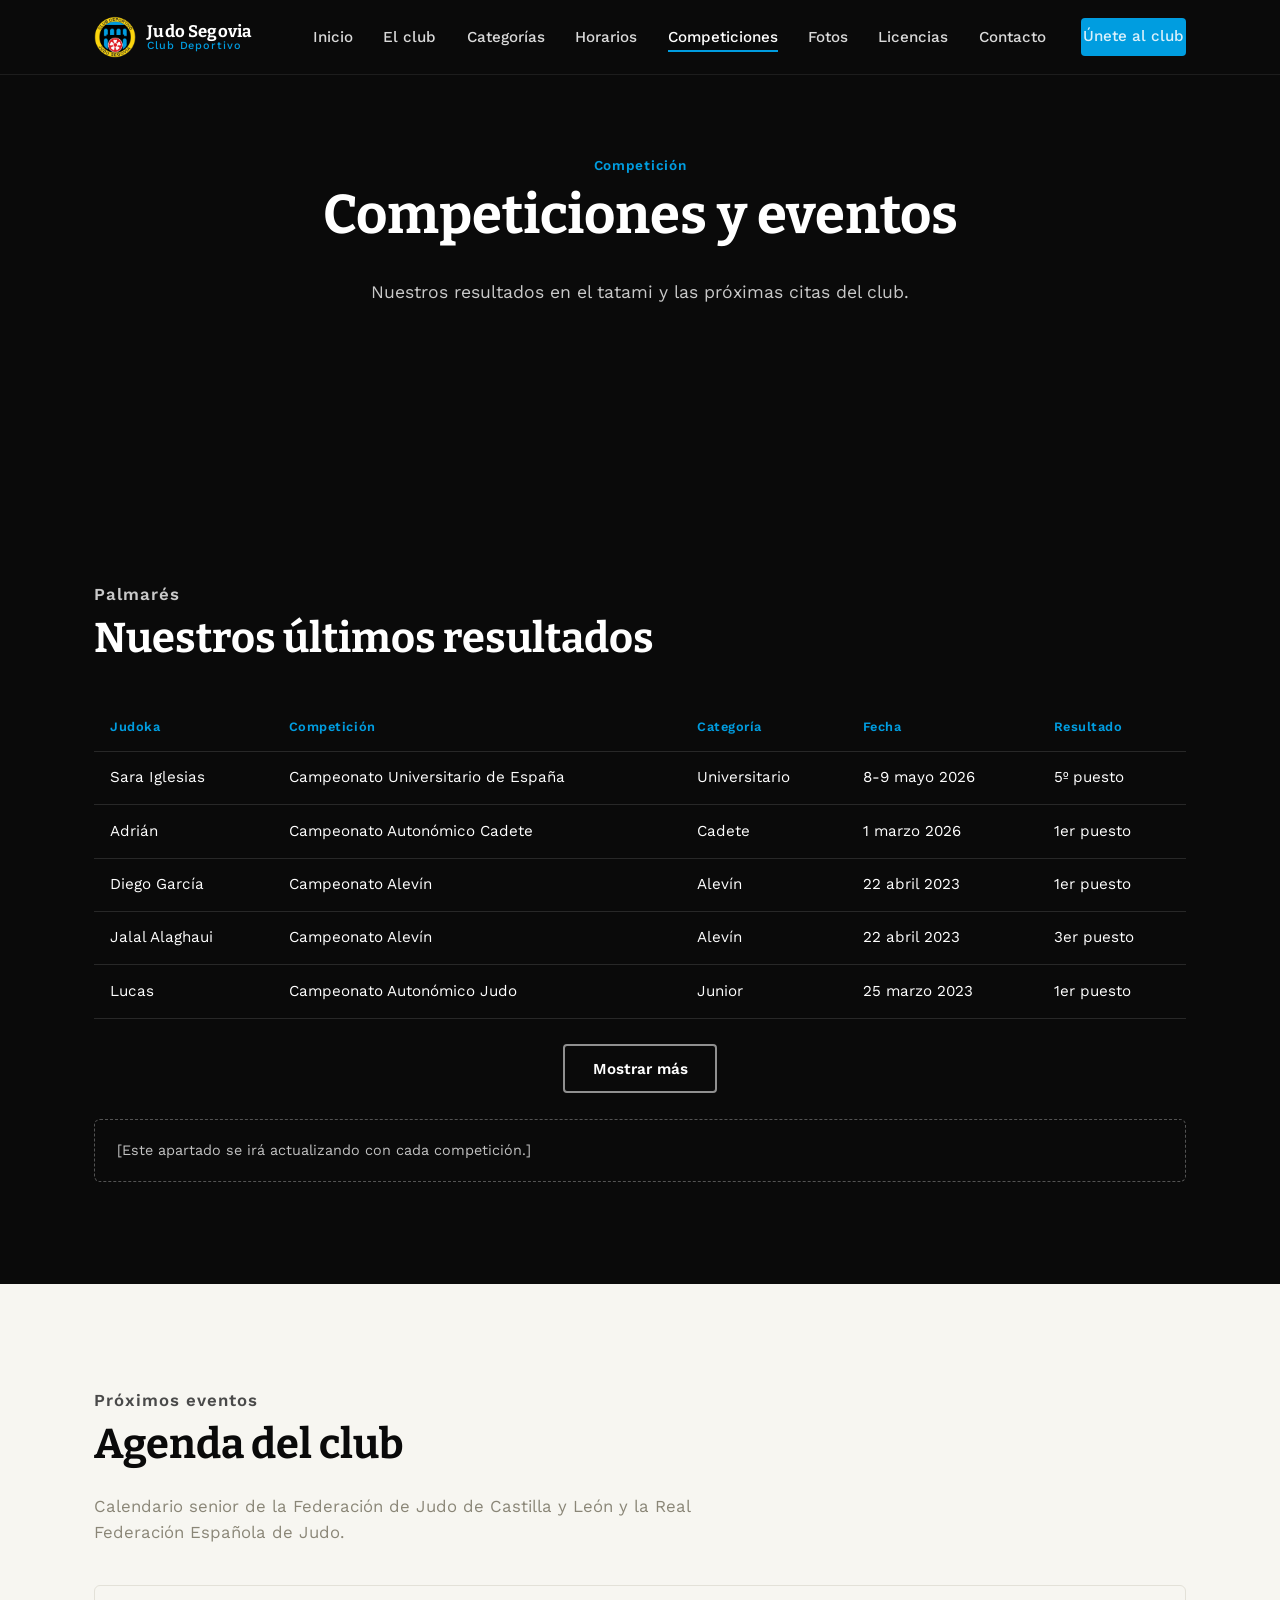
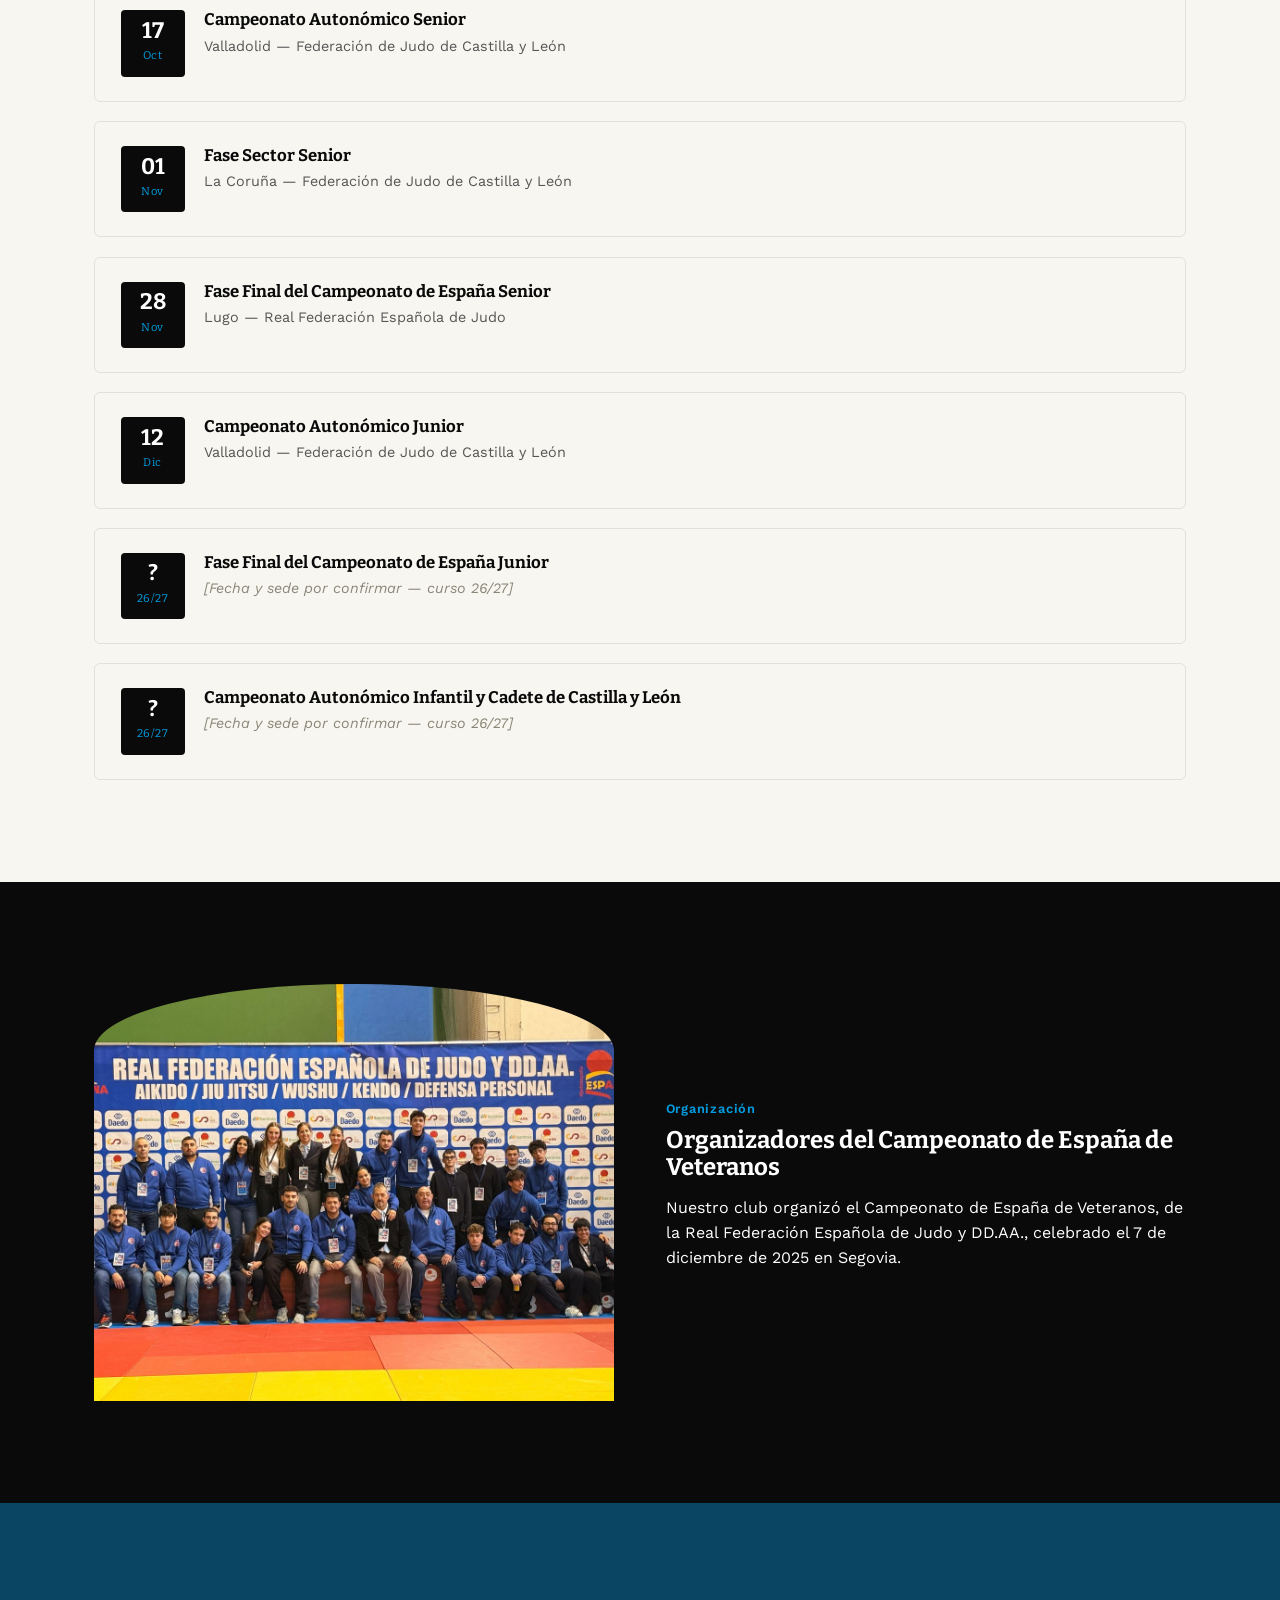
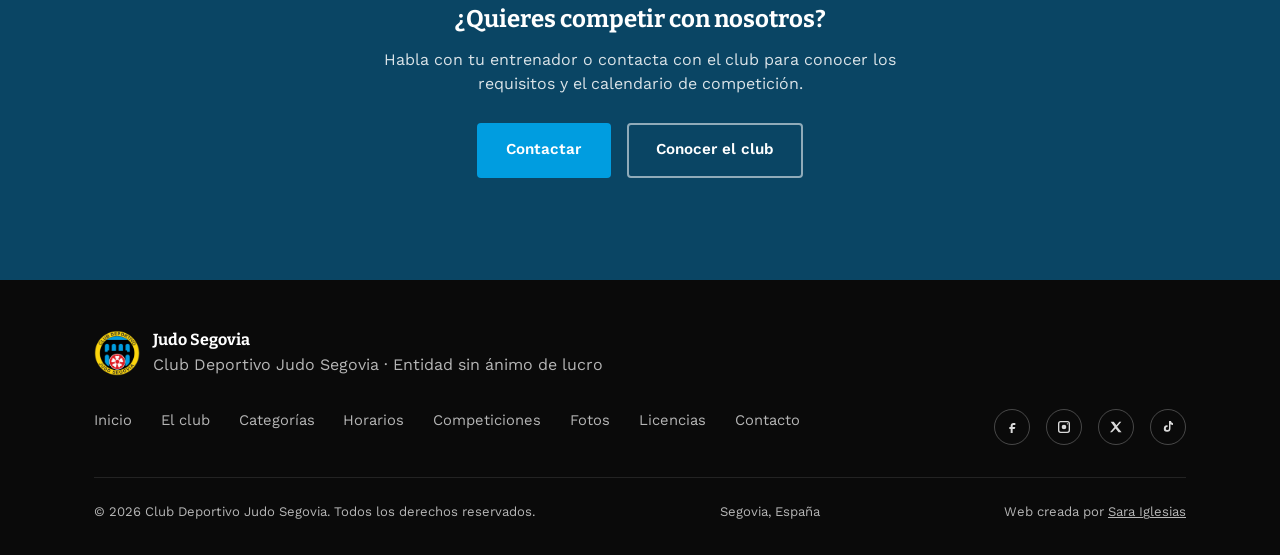
==== competiciones.html @ 237336fc "Primer commit: subida inicial del proyecto" ====
<!doctype html>
<html lang="es">
<head>
<meta charset="UTF-8">
<meta name="viewport" content="width=device-width, initial-scale=1">
<title>Competiciones y eventos | Judo Segovia</title>
<meta name="description" content="Resultados, palmarés y próximos eventos del Club Deportivo Judo Segovia.">
<link rel="icon" type="image/png" href="img/escudo.png">
<link rel="stylesheet" href="css/styles.css">
</head>
<body>

<header class="site-header">
  <div class="container">
    <a href="index.html" class="brand">
      <img src="img/escudo.png" alt="Escudo Club Deportivo Judo Segovia">
      <span class="brand-name">Judo Segovia<small>Club Deportivo</small></span>
    </a>
    <nav class="main-nav" id="main-nav">
      <ul>
        <li><a href="index.html">Inicio</a></li>
        <li><a href="historia.html">El club</a></li>
        <li><a href="index.html#categorias">Categorías</a></li>
        <li><a href="horarios.html">Horarios</a></li>
        <li><a href="competiciones.html" class="is-active">Competiciones</a></li>
        <li><a href="fotos.html">Fotos</a></li>
        <li><a href="licencias.html">Licencias</a></li>
        <li><a href="index.html#contacto">Contacto</a></li>
      </ul>
      <div class="cta-row">
        <a href="index.html#contacto" class="btn btn-primary">Únete al club</a>
      </div>
    </nav>
    <button class="nav-toggle" aria-expanded="false" aria-controls="main-nav" aria-label="Abrir menú">
      <span></span><span></span><span></span>
    </button>
  </div>
</header>

<section class="page-hero">
  <div class="container">
    <p class="eyebrow">Competición</p>
    <h1>Competiciones y eventos</h1>
    <p>Nuestros resultados en el tatami y las próximas citas del club.</p>
  </div>
</section>

<div class="bg-ink" style="padding: 2rem 0;">
  <div class="arch-row arch-row--divider is-built">
    <span class="arch"></span><span class="arch"></span><span class="arch"></span><span class="arch"></span>
    <span class="arch"></span><span class="arch"></span><span class="arch"></span><span class="arch"></span>
    <span class="arch"></span><span class="arch"></span>
  </div>
</div>

<section class="bg-ink">
  <div class="container">
    <div class="section-head">
      <p class="section-label">Palmarés</p>
      <h2>Nuestros últimos resultados</h2>
    </div>
    <div style="overflow-x:auto;">
      <table class="results-table">
        <thead>
          <tr>
            <th>Judoka</th>
            <th>Competición</th>
            <th>Categoría</th>
            <th>Fecha</th>
            <th>Resultado</th>
          </tr>
        </thead>
        <tbody>
          <tr>
            <td>Sara Iglesias</td>
            <td>Campeonato Universitario de España</td>
            <td>Universitario</td>
            <td>8-9 mayo 2026</td>
            <td>5º puesto</td>
          </tr>
          <tr>
            <td>Adrián</td>
            <td>Campeonato Autonómico Cadete</td>
            <td>Cadete</td>
            <td>1 marzo 2026</td>
            <td>1er puesto</td>
          </tr>
          <tr>
            <td>Diego García</td>
            <td>Campeonato Alevín</td>
            <td>Alevín</td>
            <td>22 abril 2023</td>
            <td>1er puesto</td>
          </tr>
          <tr>
            <td>Jalal Alaghaui</td>
            <td>Campeonato Alevín</td>
            <td>Alevín</td>
            <td>22 abril 2023</td>
            <td>3er puesto</td>
          </tr>
          <tr>
            <td>Lucas</td>
            <td>Campeonato Autonómico Judo</td>
            <td>Junior</td>
            <td>25 marzo 2023</td>
            <td>1er puesto</td>
          </tr>
          <tr class="extra-row row-hidden">
            <td>Mara Calle</td>
            <td>Campeonato Autonómico Judo</td>
            <td>Junior</td>
            <td>25 marzo 2023</td>
            <td>2º puesto</td>
          </tr>
          <tr class="extra-row row-hidden">
            <td>Candela García</td>
            <td>Campeonato Autonómico Judo</td>
            <td>Junior</td>
            <td>25 marzo 2023</td>
            <td>3er puesto</td>
          </tr>
          <tr class="extra-row row-hidden">
            <td>Sara Iglesias</td>
            <td>Campeonato de España</td>
            <td>Senior</td>
            <td>9 abril 2022</td>
            <td>8º puesto</td>
          </tr>
          <tr class="extra-row row-hidden">
            <td>Mara Calle</td>
            <td>Campeonato Autonómico Judo</td>
            <td>Alevín</td>
            <td>19 marzo 2022</td>
            <td>2º puesto</td>
          </tr>
          <tr class="extra-row row-hidden">
            <td>Sergio</td>
            <td>Campeonato Autonómico Judo</td>
            <td>Alevín</td>
            <td>19 marzo 2022</td>
            <td>3er puesto</td>
          </tr>
          <tr class="extra-row row-hidden">
            <td>Bruno</td>
            <td>Campeonato Autonómico Judo</td>
            <td>Alevín</td>
            <td>19 marzo 2022</td>
            <td>3er puesto</td>
          </tr>
          <tr class="extra-row row-hidden">
            <td>Sonia</td>
            <td>Campeonato Autonómico Judo</td>
            <td>Alevín</td>
            <td>19 marzo 2022</td>
            <td>3er puesto</td>
          </tr>
          <tr class="extra-row row-hidden">
            <td>Emma</td>
            <td>Campeonato Autonómico Judo</td>
            <td>Alevín</td>
            <td>19 marzo 2022</td>
            <td>3er puesto</td>
          </tr>
          <tr class="extra-row row-hidden">
            <td>Edurne García</td>
            <td>Campeonato Autonómico</td>
            <td>Alevín</td>
            <td>24 abril 2022</td>
            <td>1er puesto</td>
          </tr>
          <tr class="extra-row row-hidden">
            <td>Leire Rodríguez</td>
            <td>Campeonato Autonómico</td>
            <td>Alevín</td>
            <td>24 abril 2022</td>
            <td>3er puesto</td>
          </tr>
          <tr class="extra-row row-hidden">
            <td>África García</td>
            <td>Campeonato Autonómico</td>
            <td>Alevín</td>
            <td>24 abril 2022</td>
            <td>3er puesto</td>
          </tr>
          <tr class="extra-row row-hidden">
            <td>Asier García</td>
            <td>Campeonato Autonómico</td>
            <td>Alevín</td>
            <td>24 abril 2022</td>
            <td>3er puesto</td>
          </tr>
          <tr class="extra-row row-hidden">
            <td>Sara Iglesias</td>
            <td>Campeonato España de Judo Universitario</td>
            <td>Universitario</td>
            <td>15 mayo 2022</td>
            <td>5º puesto</td>
          </tr>
          <tr class="extra-row row-hidden">
            <td>Mara Calle</td>
            <td>Campeonato Autonómico Infantil y Cadete</td>
            <td>Infantil y Cadete</td>
            <td>8 mayo 2021</td>
            <td>1er puesto</td>
          </tr>
          <tr class="extra-row row-hidden">
            <td>Carla Merenciano</td>
            <td>Campeonato Autonómico Infantil y Cadete</td>
            <td>Infantil y Cadete</td>
            <td>8 mayo 2021</td>
            <td>3er puesto</td>
          </tr>
          <tr class="extra-row row-hidden">
            <td>Sara Iglesias</td>
            <td>Campeonato Autonómico Judo</td>
            <td>Junior</td>
            <td>7 marzo 2020</td>
            <td>2º puesto</td>
          </tr>
          <tr class="extra-row row-hidden">
            <td>Tomás</td>
            <td>Campeonato Autonómico Judo</td>
            <td>Junior</td>
            <td>7 marzo 2020</td>
            <td>3er puesto</td>
          </tr>
          <tr class="extra-row row-hidden">
            <td>Sara Iglesias</td>
            <td>Campeonato Autonómico Judo</td>
            <td>Cadete</td>
            <td>31 marzo 2019</td>
            <td>1er puesto</td>
          </tr>
          <tr class="extra-row row-hidden">
            <td>César Pérez</td>
            <td>Campeonato Autonómico Judo</td>
            <td>Cadete</td>
            <td>31 marzo 2019</td>
            <td>2º puesto</td>
          </tr>
          <tr class="extra-row row-hidden">
            <td>Sara Iglesias</td>
            <td>Campeonato Autonómico Judo</td>
            <td>Infantil</td>
            <td>23 marzo 2017</td>
            <td>1er puesto</td>
          </tr>
        </tbody>
      </table>
    </div>
    <div style="text-align:center; margin-top:1.6rem;">
      <button type="button" class="btn btn-outline" id="results-toggle" aria-expanded="false">Mostrar más</button>
    </div>
    <div class="callout" style="margin-top:1.6rem;">
      [Este apartado se irá actualizando con cada competición.]
    </div>
  </div>
</section>

<section class="bg-paper">
  <div class="container">
    <div class="section-head">
      <p class="section-label">Próximos eventos</p>
      <h2>Agenda del club</h2>
      <p style="color:#8a8677;">Calendario senior de la Federación de Judo de Castilla y León y la Real Federación Española de Judo.</p>
    </div>
    <div class="event-list">
      <div class="event-card">
        <div class="event-date"><span class="day">17</span><span class="month">Oct</span></div>
        <div>
          <h3>Campeonato Autonómico Senior</h3>
          <p>Valladolid — Federación de Judo de Castilla y León</p>
        </div>
      </div>
      <div class="event-card">
        <div class="event-date"><span class="day">01</span><span class="month">Nov</span></div>
        <div>
          <h3>Fase Sector Senior</h3>
          <p>La Coruña — Federación de Judo de Castilla y León</p>
        </div>
      </div>
      <div class="event-card">
        <div class="event-date"><span class="day">28</span><span class="month">Nov</span></div>
        <div>
          <h3>Fase Final del Campeonato de España Senior</h3>
          <p>Lugo — Real Federación Española de Judo</p>
        </div>
      </div>
      <div class="event-card">
        <div class="event-date"><span class="day">12</span><span class="month">Dic</span></div>
        <div>
          <h3>Campeonato Autonómico Junior</h3>
          <p>Valladolid — Federación de Judo de Castilla y León</p>
        </div>
      </div>
      <div class="event-card">
        <div class="event-date"><span class="day">?</span><span class="month">26/27</span></div>
        <div>
          <h3>Fase Final del Campeonato de España Junior</h3>
          <p style="color:#8a8677;"><em>[Fecha y sede por confirmar — curso 26/27]</em></p>
        </div>
      </div>
      <div class="event-card">
        <div class="event-date"><span class="day">?</span><span class="month">26/27</span></div>
        <div>
          <h3>Campeonato Autonómico Infantil y Cadete de Castilla y León</h3>
          <p style="color:#8a8677;"><em>[Fecha y sede por confirmar — curso 26/27]</em></p>
        </div>
      </div>
    </div>
  </div>
</section>

<section class="bg-ink">
  <div class="container">
    <div class="split">
      <div class="split__media">
        <div class="media-frame">
          <img src="img/campeonatoespana.jpeg" alt="Miembros del club como organizadores del Campeonato de España de Veteranos de judo">
        </div>
      </div>
      <div class="split__text">
        <p class="section-label">Organización</p>
        <h2>Organizadores del Campeonato de España de Veteranos</h2>
        <p>Nuestro club organizó el Campeonato de España de Veteranos, de la Real Federación Española de Judo y DD.AA., celebrado el 7 de diciembre de 2025 en Segovia.</p>
      </div>
    </div>
  </div>
</section>

<section class="bg-celeste-dark" style="text-align:center;">
  <div class="container">
    <h2>¿Quieres competir con nosotros?</h2>
    <p style="max-width:520px; margin:0 auto 1.6rem; color:rgba(255,255,255,.85)">Habla con tu entrenador o contacta con el club para conocer los requisitos y el calendario de competición.</p>
    <div class="cta-row" style="justify-content:center;">
      <a href="index.html#contacto" class="btn btn-primary">Contactar</a>
      <a href="historia.html" class="btn btn-outline">Conocer el club</a>
    </div>
  </div>
</section>

<footer class="site-footer">
  <div class="container">
    <div class="footer-top">
      <div class="footer-brand">
        <img src="img/escudo.png" alt="Escudo Club Deportivo Judo Segovia">
        <div>
          <strong>Judo Segovia</strong>
          <span>Club Deportivo Judo Segovia · Entidad sin ánimo de lucro</span>
        </div>
      </div>
      <nav class="footer-nav">
        <a href="index.html">Inicio</a>
        <a href="historia.html">El club</a>
        <a href="index.html#categorias">Categorías</a>
        <a href="horarios.html">Horarios</a>
        <a href="competiciones.html">Competiciones</a>
        <a href="fotos.html">Fotos</a>
        <a href="licencias.html">Licencias</a>
        <a href="index.html#contacto">Contacto</a>
      </nav>
      <div class="footer-social">
        <a href="https://www.facebook.com/judosegovia/?locale=es_ES" aria-label="Facebook" target="_blank" rel="noopener">
          <svg viewBox="0 0 24 24"><path d="M14 9h3V6h-3c-2.2 0-4 1.8-4 4v2H8v3h2v6h3v-6h3l1-3h-4v-2c0-.6.4-1 1-1Z"/></svg>
        </a>
        <a href="https://www.instagram.com/judoclubsegovia/" aria-label="Instagram" target="_blank" rel="noopener">
          <svg viewBox="0 0 24 24"><path d="M12 8.5a3.5 3.5 0 1 0 0 7 3.5 3.5 0 0 0 0-7ZM7 3h10a4 4 0 0 1 4 4v10a4 4 0 0 1-4 4H7a4 4 0 0 1-4-4V7a4 4 0 0 1 4-4Zm0 2a2 2 0 0 0-2 2v10a2 2 0 0 0 2 2h10a2 2 0 0 0 2-2V7a2 2 0 0 0-2-2H7Zm10.2 1.3a1 1 0 1 1 0 2 1 1 0 0 1 0-2Z"/></svg>
        </a>
        <a href="#" aria-label="X (Twitter)" title="[añadir enlace real de X]">
          <svg viewBox="0 0 24 24"><path d="M4 4h4.6l4 5.4L17 4h3l-6.4 7.6L20.4 20h-4.6l-4.4-5.9L6 20H3l6.8-8.1L4 4Z"/></svg>
        </a>
        <a href="#" aria-label="TikTok" title="[añadir enlace real de TikTok]">
          <svg viewBox="0 0 24 24"><path d="M14 3h2.5c.2 1.6 1.4 2.9 3 3.2V9c-1.4 0-2.7-.4-3.8-1.1v6.4a5 5 0 1 1-4.3-5v2.6a2.4 2.4 0 1 0 2.1 2.4V3Z"/></svg>
        </a>
      </div>
    </div>
    <div class="footer-bottom">
      <span>&copy; 2026 Club Deportivo Judo Segovia. Todos los derechos reservados.</span>
      <span>Segovia, España</span>
      <span>Web creada por <a href="https://www.linkedin.com/in/sara-iglesias-de-lucas-a85a47242/" target="_blank" rel="noopener">Sara Iglesias</a></span>
    </div>
  </div>
</footer>

<script src="js/main.js"></script>
</body>
</html>
---- css/styles.css ----
/* ==========================================================================
    Club Deportivo Judo Segovia — hoja de estilos
   ========================================================================== */

@import url('https://fonts.googleapis.com/css2?family=Bitter:wght@500;700;900&family=Work+Sans:wght@400;500;600&display=swap');

:root {
  --ink: #0A0A0A;
  --celeste: #009DE0;
  --celeste-dark: #0A4564;
  --gold: #FCD50C;
  --red: #E11C23;
  --paper: #F7F6F1;
  --white: #FFFFFF;

  --font-head: 'Bitter', Georgia, serif;
  --font-body: 'Work Sans', -apple-system, Segoe UI, sans-serif;

  --container: 1140px;
  --gap: clamp(1.5rem, 4vw, 4rem);
}

* { box-sizing: border-box; }
html { scroll-behavior: smooth; }

body {
  margin: 0;
  font-family: var(--font-body);
  color: var(--ink);
  background: var(--paper);
  line-height: 1.55;
  -webkit-font-smoothing: antialiased;
}

img { max-width: 100%; display: block; }

h1, h2, h3 {
  font-family: var(--font-head);
  font-weight: 700;
  line-height: 1.15;
  margin: 0 0 .6em;
}

p { margin: 0 0 1em; }

a { color: inherit; }

.container {
  width: 100%;
  max-width: var(--container);
  margin: 0 auto;
  padding: 0 1.5rem;
}

.visually-hidden {
  position: absolute;
  width: 1px; height: 1px;
  overflow: hidden;
  clip: rect(0 0 0 0);
  white-space: nowrap;
}

section { padding: clamp(3.5rem, 8vw, 6.5rem) 0; }

.section-label {
  font-family: var(--font-body);
  font-weight: 600;
  font-size: .8rem;
  letter-spacing: .06em;
  color: var(--celeste);
  margin: 0 0 .5rem;
}
.bg-ink .section-label { color: var(--celeste); }

.section-head {
  max-width: 640px;
  margin-bottom: 2.5rem;
}
.section-head h2 { font-size: clamp(1.9rem, 3.4vw, 2.6rem); }
.section-head p { color: #4a4a4a; font-size: 1.05rem; }
.bg-ink .section-head p, .bg-celeste-dark .section-head p { color: rgba(255,255,255,.78); }

/* ---------- Backgrounds ---------- */
.bg-ink { background: var(--ink); color: var(--white); }
.bg-paper { background: var(--paper); color: var(--ink); }
.bg-celeste-dark { background: var(--celeste-dark); color: var(--white); }

/* ---------- Buttons ---------- */
.btn {
  display: inline-flex;
  align-items: center;
  justify-content: center;
  gap: .5rem;
  font-family: var(--font-body);
  font-weight: 600;
  font-size: .95rem;
  padding: .85rem 1.7rem;
  border-radius: 4px;
  border: 2px solid transparent;
  text-decoration: none;
  cursor: pointer;
  transition: background-color .2s ease, color .2s ease, border-color .2s ease;
}
.btn-primary {
  background: var(--celeste);
  color: var(--white);
}
.btn-primary:hover { background: #0086c2; }

.btn-outline {
  background: transparent;
  border-color: rgba(255,255,255,.55);
  color: var(--white);
}
.btn-outline:hover { border-color: var(--white); background: rgba(255,255,255,.08); }

.btn-outline-dark {
  background: transparent;
  border-color: var(--ink);
  color: var(--ink);
}
.btn-outline-dark:hover { background: var(--ink); color: var(--white); }

.cta-row {
  display: flex;
  gap: 1rem;
  flex-wrap: wrap;
}

/* ==========================================================================
    Header
   ========================================================================== */
.site-header {
  position: sticky;
  top: 0;
  z-index: 100;
  background: var(--ink);
  border-bottom: 1px solid rgba(255,255,255,.08);
}
.site-header .container {
  display: flex;
  align-items: center;
  justify-content: space-between;
  height: 74px;
}
.brand {
  display: flex;
  align-items: center;
  gap: .7rem;
  text-decoration: none;
  color: var(--white);
}
.brand img { width: 42px; height: 42px; }
.brand-name {
  font-family: var(--font-head);
  font-weight: 700;
  font-size: 1.05rem;
  line-height: 1.1;
  letter-spacing: .01em;
}
.brand-name small {
  display: block;
  font-family: var(--font-body);
  font-weight: 500;
  font-size: .68rem;
  color: var(--celeste);
  letter-spacing: .08em;
}

.main-nav { display: flex; align-items: center; gap: 2.2rem; }
.main-nav ul {
  display: flex;
  gap: 1.9rem;
  list-style: none;
  margin: 0; padding: 0;
}
.main-nav a {
  text-decoration: none;
  color: rgba(255,255,255,.85);
  font-weight: 500;
  font-size: .95rem;
  padding: .3rem 0;
  border-bottom: 2px solid transparent;
  transition: color .2s ease, border-color .2s ease;
}
.main-nav a:hover, .main-nav a.is-active { color: var(--white); border-color: var(--celeste); }

.nav-toggle {
  display: none;
  flex-direction: column;
  justify-content: center;
  gap: 5px;
  width: 40px; height: 40px;
  background: transparent;
  border: none;
  cursor: pointer;
}
.nav-toggle span {
  display: block;
  width: 24px; height: 2px;
  background: var(--white);
  transition: transform .25s ease, opacity .25s ease;
}
.nav-toggle[aria-expanded="true"] span:nth-child(1) { transform: translateY(7px) rotate(45deg); }
.nav-toggle[aria-expanded="true"] span:nth-child(2) { opacity: 0; }
.nav-toggle[aria-expanded="true"] span:nth-child(3) { transform: translateY(-7px) rotate(-45deg); }

@media (max-width: 860px) {
  .main-nav {
    position: fixed;
    inset: 74px 0 0 0;
    background: var(--ink);
    flex-direction: column;
    align-items: stretch;
    padding: 1rem 1.5rem 2rem;
    transform: translateY(-8px);
    opacity: 0;
    visibility: hidden;
    transition: opacity .2s ease, transform .2s ease, visibility .2s;
  }
  .main-nav.is-open { opacity: 1; transform: translateY(0); visibility: visible; }
  .main-nav ul { flex-direction: column; gap: 0; }
  .main-nav li { border-bottom: 1px solid rgba(255,255,255,.08); }
  .main-nav a { display: block; padding: 1rem 0; }
  .main-nav .cta-row { margin-top: 1.2rem; }
  .nav-toggle { display: flex; }
}

/* ==========================================================================
    Arch motif — aqueduct arches
   ========================================================================== */
.arch-row {
  display: flex;
  justify-content: center;
  align-items: flex-end;
  gap: clamp(4px, 1vw, 10px);
}
.arch {
  --arch-w: 46px;
  width: var(--arch-w);
  display: flex;
  flex-direction: column;
  align-items: center;
  transform: scaleY(0);
  transform-origin: bottom center;
  transition: transform .5s cubic-bezier(.22,.85,.32,1);
}
.arch__dome {
  width: 100%;
  height: calc(var(--arch-w) / 2);
  background: var(--arch-color, var(--celeste));
  border-radius: 999px 999px 0 0;
  flex-shrink: 0;
}
.arch__body {
  width: 100%;
  flex: 1;
  background: var(--arch-color, var(--celeste));
}

.arch-row--hero { height: clamp(70px, 12vw, 110px); margin-bottom: 2.5rem; }
.arch-row--hero .arch { --arch-w: clamp(34px, 6vw, 58px); }

.arch-row--divider { height: 34px; }
.arch-row--divider .arch { --arch-w: 22px; }

.arch-row.is-built .arch { transform: scaleY(1); }
.arch-row.is-built .arch:nth-child(1) { transition-delay: .04s; }
.arch-row.is-built .arch:nth-child(2) { transition-delay: .1s; }
.arch-row.is-built .arch:nth-child(3) { transition-delay: .16s; }
.arch-row.is-built .arch:nth-child(4) { transition-delay: .22s; }
.arch-row.is-built .arch:nth-child(5) { transition-delay: .28s; }
.arch-row.is-built .arch:nth-child(6) { transition-delay: .34s; }
.arch-row.is-built .arch:nth-child(7) { transition-delay: .4s; }
.arch-row.is-built .arch:nth-child(8) { transition-delay: .46s; }

@media (prefers-reduced-motion: reduce) {
  .arch { transition: none; transform: scaleY(1); }
}

/* ==========================================================================
    Page hero (sub-pages)
   ========================================================================== */
.page-hero {
  background: var(--ink);
  color: var(--white);
  padding: clamp(3rem, 8vw, 5rem) 0 clamp(2.5rem, 6vw, 3.5rem);
  text-align: center;
}
.page-hero .eyebrow {
  color: var(--celeste);
  font-weight: 600;
  font-size: .85rem;
  letter-spacing: .05em;
  margin-bottom: .5rem;
}
.page-hero h1 { font-size: clamp(2.3rem, 5vw, 3.4rem); }
.page-hero p { max-width: 560px; margin-inline: auto; color: rgba(255,255,255,.78); font-size: 1.1rem; }

/* ==========================================================================
    Hero (home)
   ========================================================================== */
.hero {
  background: var(--ink);
  color: var(--white);
  padding: clamp(2.5rem, 6vw, 4rem) 0 clamp(3.5rem, 8vw, 5.5rem);
  text-align: center;
  overflow: hidden;
}
.hero__crest { width: clamp(150px, 22vw, 220px); margin: 0 auto 1.6rem; }
.hero h1 {
  font-size: clamp(2.8rem, 7vw, 5rem);
  font-weight: 900;
  margin-bottom: .5rem;
}
.hero__subtitle {
  font-family: var(--font-body);
  font-size: clamp(1.05rem, 2vw, 1.25rem);
  color: rgba(255,255,255,.82);
  max-width: 620px;
  margin: 0 auto 2.2rem;
}
.hero .cta-row { justify-content: center; }

/* ==========================================================================
    Quiénes somos / two-column content sections
   ========================================================================== */
.split {
  display: grid;
  grid-template-columns: 1fr 1fr;
  gap: var(--gap);
  align-items: center;
}
.split--reverse .split__media { order: 2; }
.split--reverse .split__text { order: 1; }

.split__text .btn { margin-top: .5rem; }

.media-frame {
  position: relative;
  border-radius: 50% 50% 4px 4px / 16% 16% 0 0;
  overflow: hidden;
  background: var(--celeste-dark);
  aspect-ratio: 4/3.2;
  display: flex;
  align-items: center;
  justify-content: center;
}
.media-frame img { width: 100%; height: 100%; object-fit: cover; }

.media-placeholder {
  width: 100%; height: 100%;
  display: flex;
  flex-direction: column;
  align-items: center;
  justify-content: center;
  gap: .6rem;
  padding: 2rem;
  text-align: center;
  color: rgba(255,255,255,.9);
  background: linear-gradient(160deg, var(--celeste-dark), #06304a);
}
.media-placeholder svg { width: 46px; height: 46px; opacity: .85; }
.media-placeholder span {
  font-family: var(--font-body);
  font-size: .82rem;
  font-weight: 500;
  letter-spacing: .02em;
  color: rgba(255,255,255,.7);
  max-width: 220px;
}

@media (max-width: 860px) {
  .split { grid-template-columns: 1fr; }
  .split--reverse .split__media, .split--reverse .split__text { order: initial; }
}

.team-stats {
  display: grid;
  grid-template-columns: repeat(4, 1fr);
  gap: 1.5rem;
  margin-top: clamp(2.5rem, 5vw, 4rem);
  padding-top: clamp(2rem, 4vw, 3rem);
  border-top: 1px solid #e3e1d8;
  text-align: center;
}
.team-stats__item .num {
  display: block;
  font-family: var(--font-head);
  font-weight: 900;
  font-size: clamp(2.2rem, 4vw, 3rem);
  color: var(--celeste-dark);
  line-height: 1;
  margin-bottom: .4rem;
}
.team-stats__item .label {
  font-size: .9rem;
  color: #4a4a4a;
}
@media (max-width: 860px) {
  .team-stats { grid-template-columns: repeat(2, 1fr); }
}
@media (max-width: 600px) {
  .team-stats { grid-template-columns: 1fr; gap: 1.8rem; }
}

/* ==========================================================================
    Categorías
   ========================================================================== */
.cards-grid {
  display: grid;
  grid-template-columns: repeat(auto-fit, minmax(240px, 1fr));
  gap: 1.4rem;
}
.card {
  background: var(--celeste-dark);
  border-radius: 6px;
  padding: 1.8rem 1.6rem;
  position: relative;
  overflow: hidden;
}
.card::before {
  content: "";
  position: absolute;
  top: 0; left: 0; right: 0;
  height: 4px;
  background: var(--celeste);
}
.card h3 {
  font-size: 1.2rem;
  margin-top: .2rem;
  margin-bottom: .4rem;
}
.card .age { color: var(--celeste); font-weight: 600; font-size: .85rem; margin-bottom: .8rem; display:block; }
.card p { color: rgba(255,255,255,.75); font-size: .92rem; margin-bottom: 0; }
.card .schedule {
  display: inline-block;
  margin-top: 1rem;
  font-size: .8rem;
  font-weight: 600;
  color: var(--gold);
  border: 1px solid rgba(252,213,12,.4);
  padding: .3rem .7rem;
  border-radius: 3px;
  text-decoration: none;
  transition: background-color .2s ease, color .2s ease;
}
.card .schedule:hover { background: rgba(252,213,12,.16); }

/* ---------- Sedes (venue cards, light theme) ---------- */
.venue-card {
  background: var(--white);
  border: 1px solid #e3e1d8;
  border-radius: 6px;
  padding: 1.6rem 1.5rem;
  position: relative;
  overflow: hidden;
}
.venue-card::before {
  content: "";
  position: absolute;
  top: 0; left: 0; right: 0;
  height: 4px;
  background: var(--celeste);
}
.venue-card h3 { font-size: 1.05rem; margin-top: .2rem; margin-bottom: .5rem; }
.venue-card .age {
  display: block;
  color: var(--celeste-dark);
  font-weight: 600;
  font-size: .82rem;
  margin-bottom: .8rem;
}
.schedule--light {
  display: inline-block;
  font-size: .8rem;
  font-weight: 600;
  color: #8a6d00;
  background: rgba(252,213,12,.14);
  border: 1px solid rgba(252,213,12,.5);
  padding: .3rem .7rem;
  border-radius: 3px;
  text-decoration: none;
  transition: background-color .2s ease;
}
.schedule--light:hover { background: rgba(252,213,12,.26); }

/* ---------- Equipo técnico ---------- */
.team-grid {
  display: grid;
  grid-template-columns: repeat(auto-fit, minmax(220px, 1fr));
  gap: 1.6rem;
}
.team-card {
  background: var(--white);
  border: 1px solid #e3e1d8;
  border-radius: 6px;
  padding: 2rem 1.6rem 1.8rem;
  text-align: center;
}
.team-avatar {
  width: 60px;
  height: 60px;
  margin: 0 auto .9rem;
  border-radius: 50%;
  background: var(--celeste-dark);
  color: var(--white);
  display: flex;
  align-items: center;
  justify-content: center;
}
.team-avatar svg { width: 26px; height: 26px; }
.team-count {
  display: block;
  font-family: var(--font-head);
  font-weight: 900;
  font-size: 1.6rem;
  color: var(--celeste-dark);
  margin-bottom: .2rem;
}
.team-card h3 { font-size: 1.05rem; margin-bottom: .4rem; }
.team-card h3.team-title--no-count { margin-top: .3rem; }
.team-card p { font-size: .9rem; color: #555; margin-bottom: .3rem; }

/* ==========================================================================
    Galería
   ========================================================================== */
.gallery-grid {
  display: grid;
  grid-template-columns: repeat(auto-fit, minmax(220px, 1fr));
  gap: 1.6rem;
}
.gallery-item figure { margin: 0; }
.gallery-item .media-frame { aspect-ratio: 3/3.6; border-radius: 50% 50% 4px 4px / 22% 22% 0 0; }
.gallery-item figcaption {
  margin-top: .8rem;
  font-size: .88rem;
  color: #555;
  text-align: center;
}
@media (max-width: 860px) {
  .gallery-grid { grid-template-columns: 1fr; max-width: 380px; margin-inline: auto; }
}

/* ==========================================================================
    Equipación
   ========================================================================== */
.equipment {
  display: grid;
  grid-template-columns: 1fr 1fr;
  gap: var(--gap);
  align-items: center;
}
.equipment .media-frame {
  aspect-ratio: 4/3.4;
  border-radius: 50% 50% 4px 4px / 18% 18% 0 0;
  background: var(--white);
}
.equipment .media-frame img { object-fit: contain; padding: 2rem; }
.media-badge {
  position: absolute;
  left: 12px;
  bottom: 12px;
  background: rgba(10,10,10,.8);
  color: var(--white);
  font-size: .72rem;
  font-weight: 600;
  letter-spacing: .01em;
  padding: .35rem .7rem;
  border-radius: 3px;
  max-width: calc(100% - 24px);
}
.equipment ul {
  list-style: none;
  margin: 1.4rem 0 1.8rem;
  padding: 0;
  display: grid;
  gap: .6rem;
}
.equipment li {
  display: flex;
  align-items: baseline;
  gap: .6rem;
  color: rgba(255,255,255,.88);
}
.equipment li::before {
  content: "";
  width: 8px; height: 8px;
  border-radius: 50% 50% 0 0;
  background: var(--gold);
  flex-shrink: 0;
  transform: translateY(-2px);
}
@media (max-width: 860px) { .equipment { grid-template-columns: 1fr; } }

/* ==========================================================================
    Contacto
   ========================================================================== */
.contact-grid {
  display: grid;
  grid-template-columns: 1.1fr .9fr;
  gap: var(--gap);
}
.contact-list { list-style: none; margin: 0; padding: 0; display: grid; gap: 1.4rem; }
.contact-list dt {
  font-size: .8rem;
  font-weight: 600;
  letter-spacing: .05em;
  color: var(--celeste);
  margin-bottom: .3rem;
}
.contact-list dd { margin: 0; font-size: 1.05rem; }
.placeholder-value {
  color: rgba(255,255,255,.5);
  font-style: italic;
}
.contact-panel {
  background: rgba(255,255,255,.04);
  border: 1px solid rgba(255,255,255,.12);
  border-radius: 6px;
  padding: 2rem;
}
.contact-panel h3 { font-size: 1.15rem; }
.contact-panel p { color: rgba(255,255,255,.75); font-size: .95rem; }
@media (max-width: 860px) { .contact-grid { grid-template-columns: 1fr; } }

/* ==========================================================================
    Valores (historia.html)
   ========================================================================== */
.values-grid {
  display: grid;
  grid-template-columns: repeat(auto-fit, minmax(220px, 1fr));
  gap: 1.6rem;
}
.value-card {
  padding: 1.6rem 0 0;
  border-top: 3px solid var(--celeste);
}
.value-card .value-index {
  font-family: var(--font-head);
  font-size: .85rem;
  color: var(--celeste);
  font-weight: 700;
  margin-bottom: .5rem;
  display: block;
}
.value-card h3 { font-size: 1.15rem; margin-bottom: .4rem; }
.value-card p { color: #4a4a4a; font-size: .93rem; margin-bottom: 0; }

.timeline {
  border-left: 2px solid #ddd9cb;
  padding-left: 1.6rem;
  display: grid;
  gap: 1.8rem;
  margin: 0 0 clamp(2.5rem, 5vw, 4rem);
}
.timeline li { list-style: none; position: relative; }
.timeline li::before {
  content: "";
  position: absolute;
  left: -1.68rem;
  top: .35rem;
  width: 10px; height: 10px;
  background: var(--celeste);
  border-radius: 50%;
}
.timeline .year { color: var(--celeste-dark); font-weight: 600; font-size: .85rem; }
.timeline h3 { font-size: 1.05rem; margin: .2rem 0 .3rem; }
.timeline p { font-size: .93rem; margin: 0; }

.history-photos {
  display: grid;
  grid-template-columns: repeat(auto-fit, minmax(240px, 1fr));
  gap: 1.6rem;
  max-width: 700px;
}
.history-photo { margin: 0; }
.history-photo figcaption {
  margin-top: .8rem;
  font-size: .88rem;
  color: #555;
  text-align: center;
}
.media-frame--dark { background: var(--ink); }
.media-frame--dark img { object-fit: contain; padding: 1.6rem; }
.media-frame--square { aspect-ratio: 1/1 !important; border-radius: 50% 50% 4px 4px / 26% 26% 0 0; }

/* ==========================================================================
    Horarios
   ========================================================================== */
.venue-block { margin-bottom: 2.6rem; }
.venue-block:last-child { margin-bottom: 0; }
.venue-block h3 { font-size: 1.2rem; margin-bottom: .2rem; }
.venue-block .venue-meta {
  display: block;
  color: #8a8677;
  font-size: .85rem;
  margin-bottom: 1rem;
}
.schedule-table {
  width: 100%;
  border-collapse: collapse;
  font-size: .95rem;
}
.schedule-table th, .schedule-table td {
  text-align: left;
  padding: .8rem 1rem;
  border-bottom: 1px solid #e3e1d8;
}
.schedule-table th {
  color: var(--celeste-dark);
  font-weight: 600;
  font-size: .78rem;
  letter-spacing: .04em;
}
.schedule-table tbody tr:hover { background: rgba(0,0,0,.02); }

/* ==========================================================================
    Competiciones
   ========================================================================== */
.results-table {
  width: 100%;
  border-collapse: collapse;
  font-size: .95rem;
}
.results-table th, .results-table td {
  text-align: left;
  padding: .9rem 1rem;
  border-bottom: 1px solid rgba(255,255,255,.12);
}
.results-table th {
  color: var(--celeste);
  font-weight: 600;
  font-size: .8rem;
  letter-spacing: .04em;
  text-transform: none;
}
.results-table tbody tr:hover { background: rgba(255,255,255,.03); }
.results-table tbody tr.row-hidden { display: none; }

.event-card {
  background: var(--paper);
  border: 1px solid #e3e1d8;
  border-radius: 6px;
  padding: 1.5rem 1.6rem;
  display: flex;
  gap: 1.2rem;
  align-items: flex-start;
}
.event-date {
  flex-shrink: 0;
  width: 64px;
  text-align: center;
  background: var(--ink);
  color: var(--white);
  border-radius: 4px;
  padding: .6rem .4rem;
  font-family: var(--font-head);
}
.event-date .day { font-size: 1.4rem; font-weight: 700; display: block; line-height: 1; }
.event-date .month { font-size: .7rem; letter-spacing: .05em; color: var(--celeste); }
.event-card h3 { font-size: 1.05rem; margin-bottom: .3rem; }
.event-card p { margin-bottom: 0; color: #555; font-size: .9rem; }
.event-list { display: grid; gap: 1.2rem; }

.callout {
  border: 1px dashed rgba(255,255,255,.3);
  border-radius: 6px;
  padding: 1.2rem 1.4rem;
  font-size: .9rem;
  color: rgba(255,255,255,.75);
}
.bg-paper .callout { border-color: #c9c6ba; color: #555; }

/* ==========================================================================
    Footer
   ========================================================================== */
.site-footer {
  background: var(--ink);
  color: rgba(255,255,255,.7);
  padding: 3rem 0 2rem;
}
.footer-top {
  display: flex;
  justify-content: space-between;
  align-items: flex-start;
  gap: 2rem;
  flex-wrap: wrap;
  padding-bottom: 2rem;
  border-bottom: 1px solid rgba(255,255,255,.1);
  margin-bottom: 1.5rem;
}
.footer-brand { display: flex; align-items: center; gap: .8rem; }
.footer-brand img { width: 46px; height: 46px; }
.footer-brand strong { display: block; color: var(--white); font-family: var(--font-head); }
.footer-nav { display: flex; gap: 1.8rem; flex-wrap: wrap; }
.footer-nav a { text-decoration: none; color: rgba(255,255,255,.7); font-size: .92rem; }
.footer-nav a:hover { color: var(--white); }
.footer-social { display: flex; gap: 1rem; }
.footer-social a {
  width: 36px; height: 36px;
  border: 1px solid rgba(255,255,255,.25);
  border-radius: 50%;
  display: flex;
  align-items: center;
  justify-content: center;
  text-decoration: none;
}
.footer-social svg { width: 16px; height: 16px; fill: rgba(255,255,255,.85); }
.footer-bottom {
  display: flex;
  justify-content: space-between;
  gap: 1rem;
  flex-wrap: wrap;
  font-size: .82rem;
}
.footer-bottom a { text-decoration: underline; }
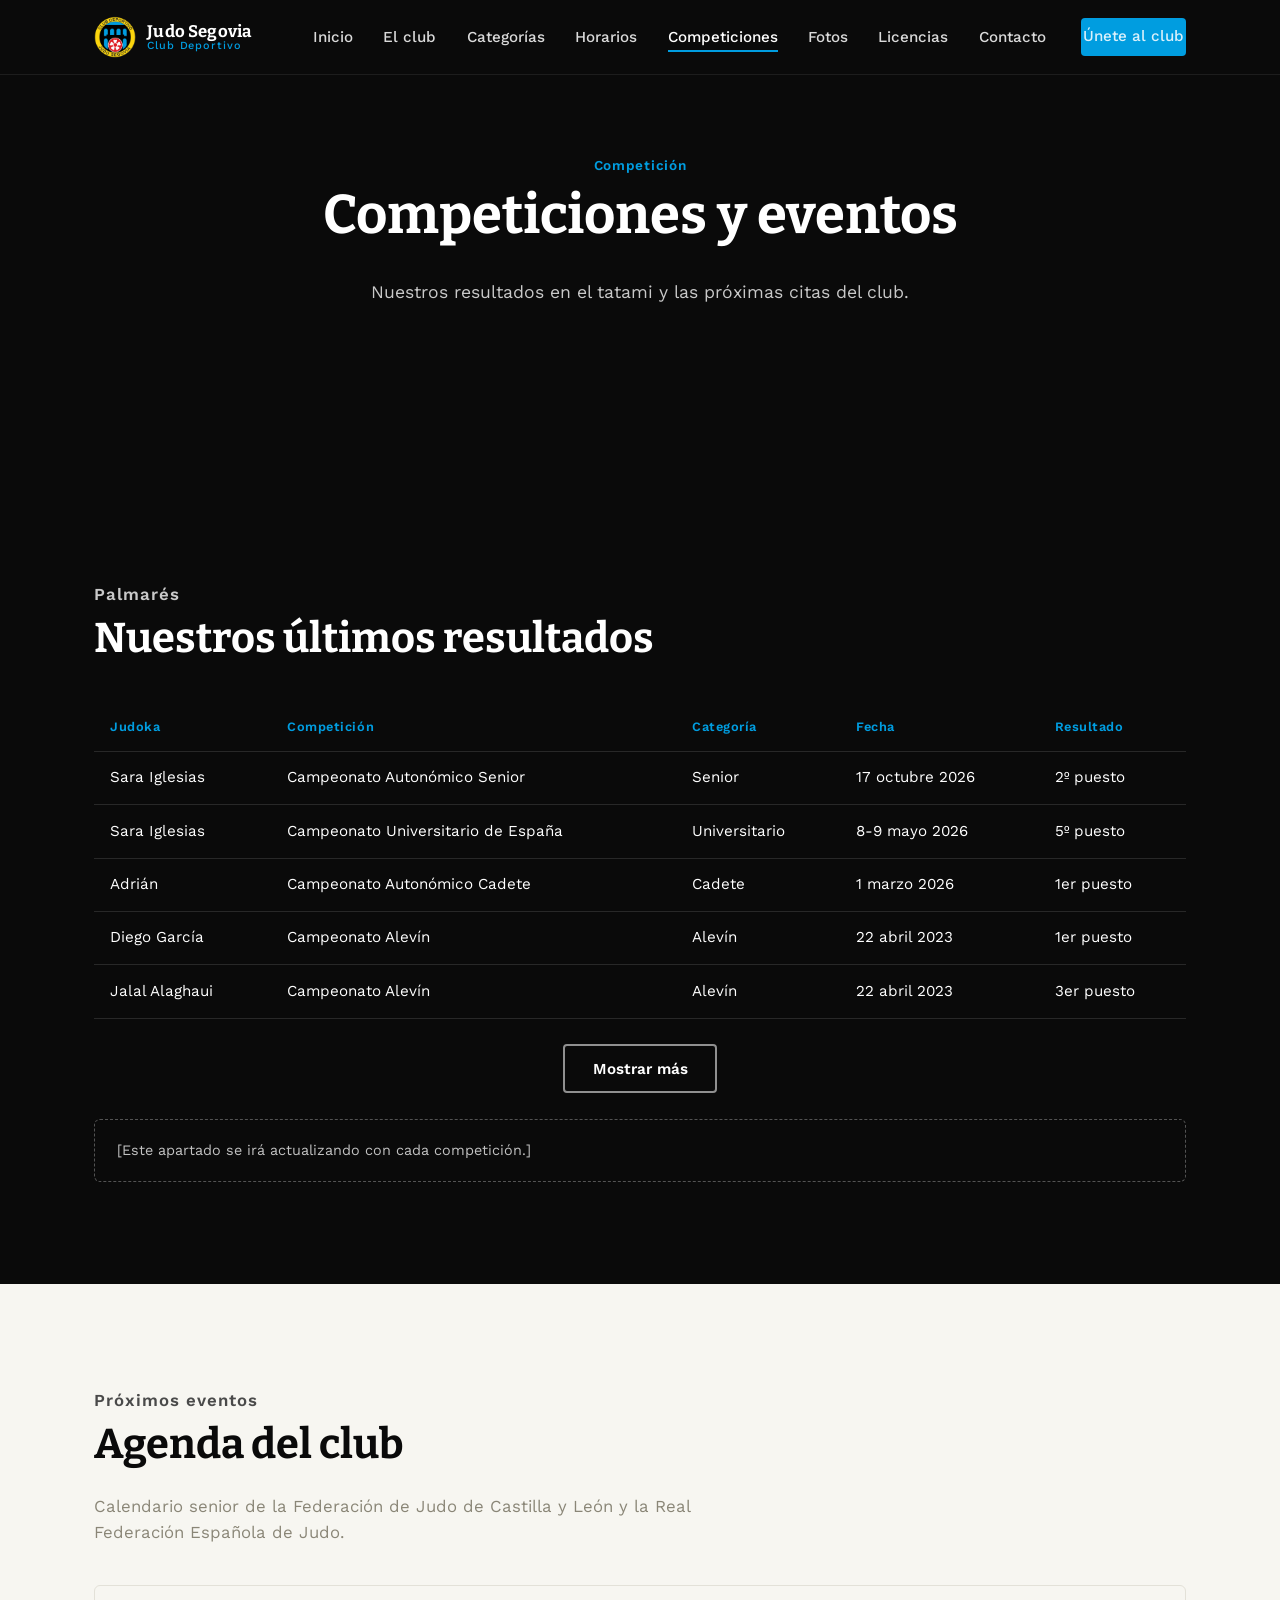
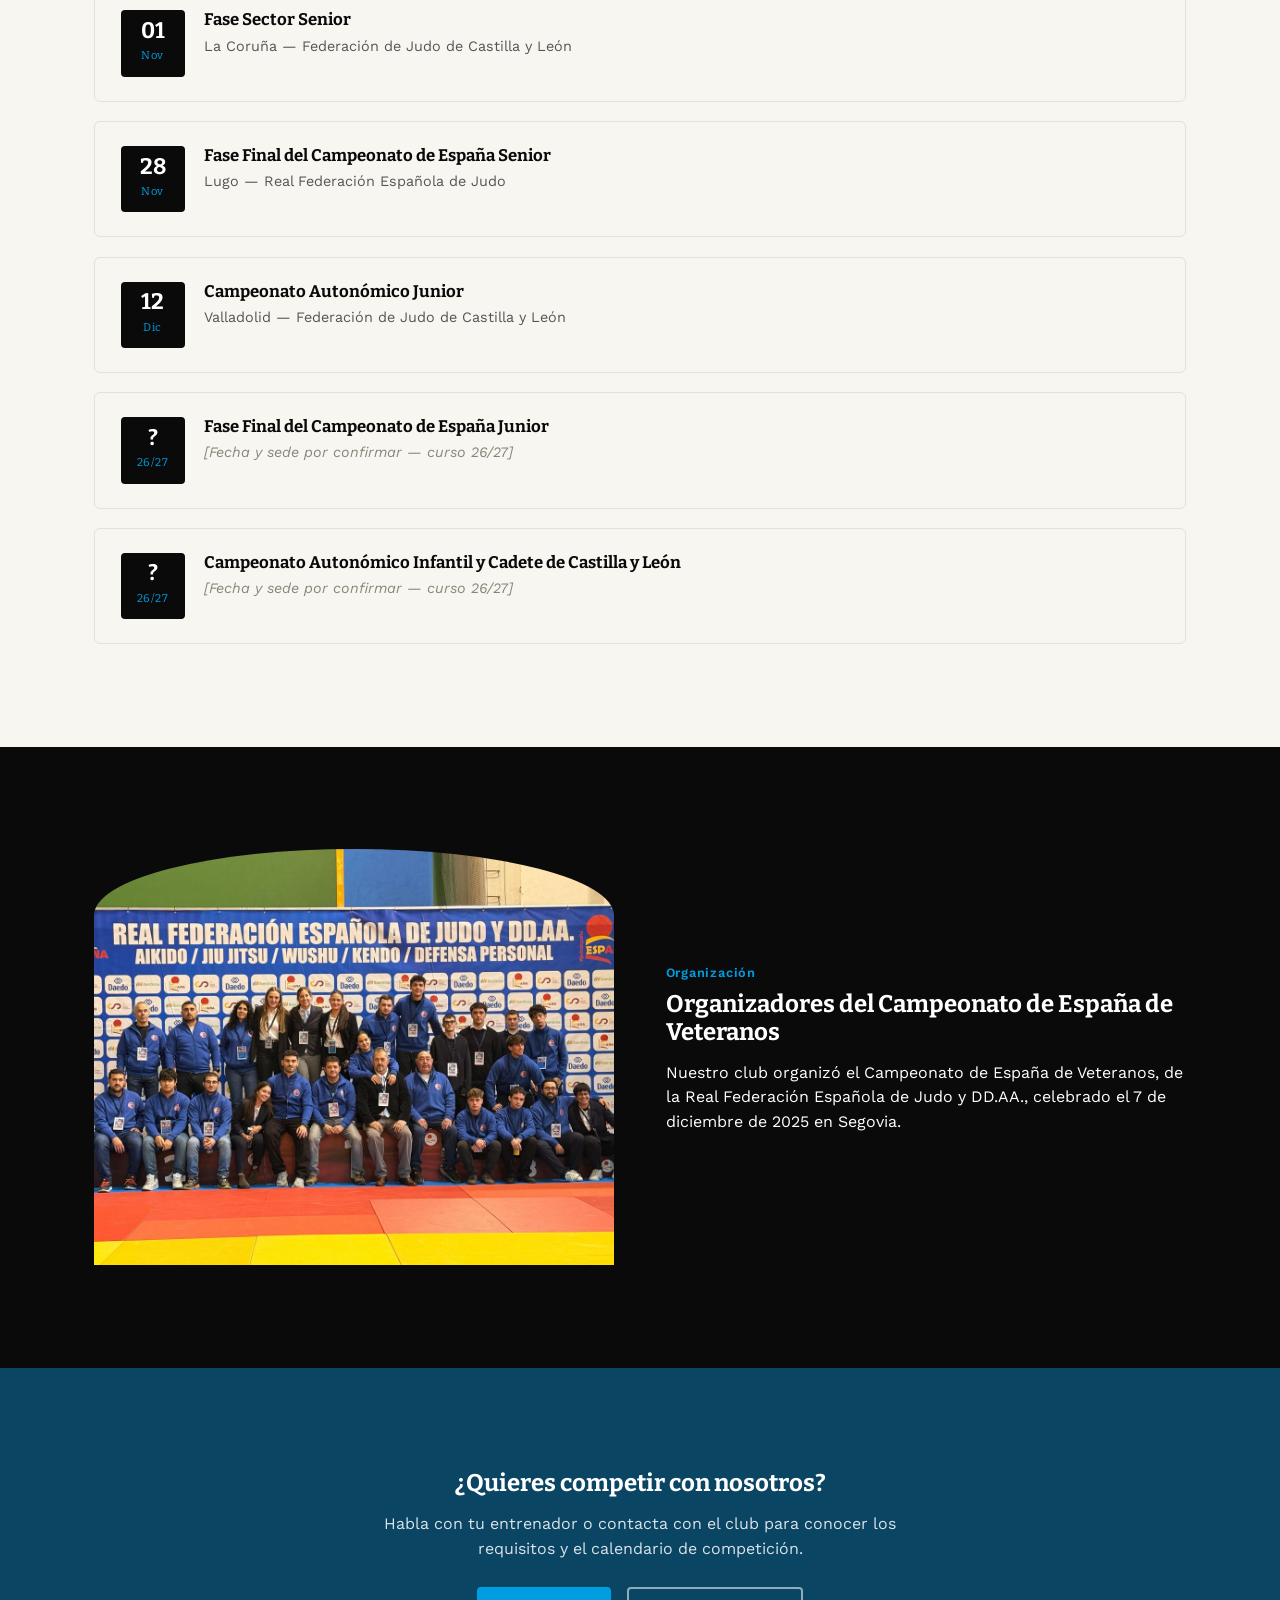
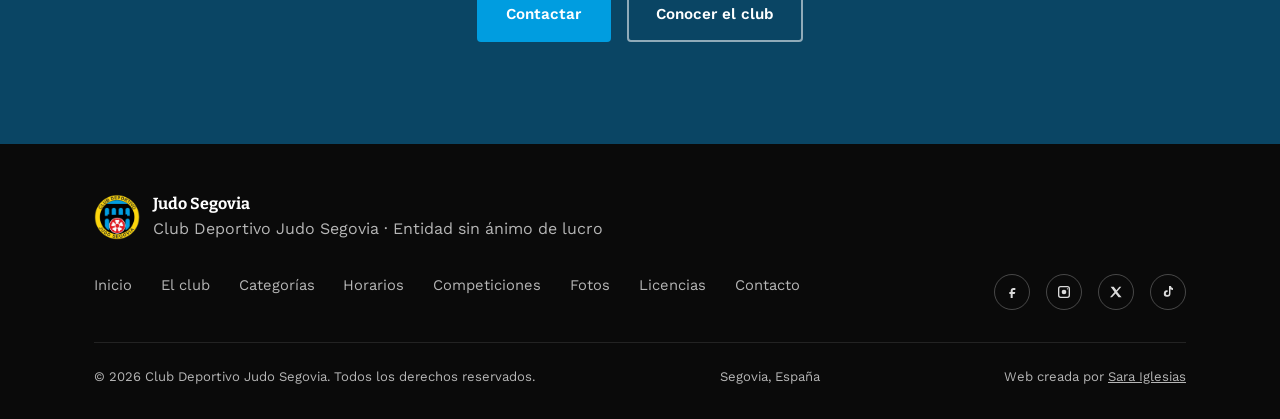
==== commit e7b8374a: "Actualización de la web: horarios, palmarés, licencias, redes y más" ====
--- a/competiciones.html
+++ b/competiciones.html
@@ -73,6 +73,13 @@
         <tbody>
           <tr>
             <td>Sara Iglesias</td>
+            <td>Campeonato Autonómico Senior</td>
+            <td>Senior</td>
+            <td>17 octubre 2026</td>
+            <td>2º puesto</td>
+          </tr>
+          <tr>
+            <td>Sara Iglesias</td>
             <td>Campeonato Universitario de España</td>
             <td>Universitario</td>
             <td>8-9 mayo 2026</td>
@@ -99,7 +106,7 @@
             <td>22 abril 2023</td>
             <td>3er puesto</td>
           </tr>
-          <tr>
+          <tr class="extra-row row-hidden">
             <td>Lucas</td>
             <td>Campeonato Autonómico Judo</td>
             <td>Junior</td>
@@ -266,13 +273,6 @@
       <p style="color:#8a8677;">Calendario senior de la Federación de Judo de Castilla y León y la Real Federación Española de Judo.</p>
     </div>
     <div class="event-list">
-      <div class="event-card">
-        <div class="event-date"><span class="day">17</span><span class="month">Oct</span></div>
-        <div>
-          <h3>Campeonato Autonómico Senior</h3>
-          <p>Valladolid — Federación de Judo de Castilla y León</p>
-        </div>
-      </div>
       <div class="event-card">
         <div class="event-date"><span class="day">01</span><span class="month">Nov</span></div>
         <div>
@@ -361,16 +361,16 @@
         <a href="index.html#contacto">Contacto</a>
       </nav>
       <div class="footer-social">
-        <a href="https://www.facebook.com/judosegovia/?locale=es_ES" aria-label="Facebook" target="_blank" rel="noopener">
+        <a href="https://www.facebook.com/share/1CdeyoE8x5/" aria-label="Facebook" target="_blank" rel="noopener">
           <svg viewBox="0 0 24 24"><path d="M14 9h3V6h-3c-2.2 0-4 1.8-4 4v2H8v3h2v6h3v-6h3l1-3h-4v-2c0-.6.4-1 1-1Z"/></svg>
         </a>
-        <a href="https://www.instagram.com/judoclubsegovia/" aria-label="Instagram" target="_blank" rel="noopener">
+        <a href="https://www.instagram.com/clubjudosegovia" aria-label="Instagram" target="_blank" rel="noopener">
           <svg viewBox="0 0 24 24"><path d="M12 8.5a3.5 3.5 0 1 0 0 7 3.5 3.5 0 0 0 0-7ZM7 3h10a4 4 0 0 1 4 4v10a4 4 0 0 1-4 4H7a4 4 0 0 1-4-4V7a4 4 0 0 1 4-4Zm0 2a2 2 0 0 0-2 2v10a2 2 0 0 0 2 2h10a2 2 0 0 0 2-2V7a2 2 0 0 0-2-2H7Zm10.2 1.3a1 1 0 1 1 0 2 1 1 0 0 1 0-2Z"/></svg>
         </a>
         <a href="#" aria-label="X (Twitter)" title="[añadir enlace real de X]">
           <svg viewBox="0 0 24 24"><path d="M4 4h4.6l4 5.4L17 4h3l-6.4 7.6L20.4 20h-4.6l-4.4-5.9L6 20H3l6.8-8.1L4 4Z"/></svg>
         </a>
-        <a href="#" aria-label="TikTok" title="[añadir enlace real de TikTok]">
+        <a href="https://www.tiktok.com/@clubjudosegovia" aria-label="TikTok" target="_blank" rel="noopener">
           <svg viewBox="0 0 24 24"><path d="M14 3h2.5c.2 1.6 1.4 2.9 3 3.2V9c-1.4 0-2.7-.4-3.8-1.1v6.4a5 5 0 1 1-4.3-5v2.6a2.4 2.4 0 1 0 2.1 2.4V3Z"/></svg>
         </a>
       </div>
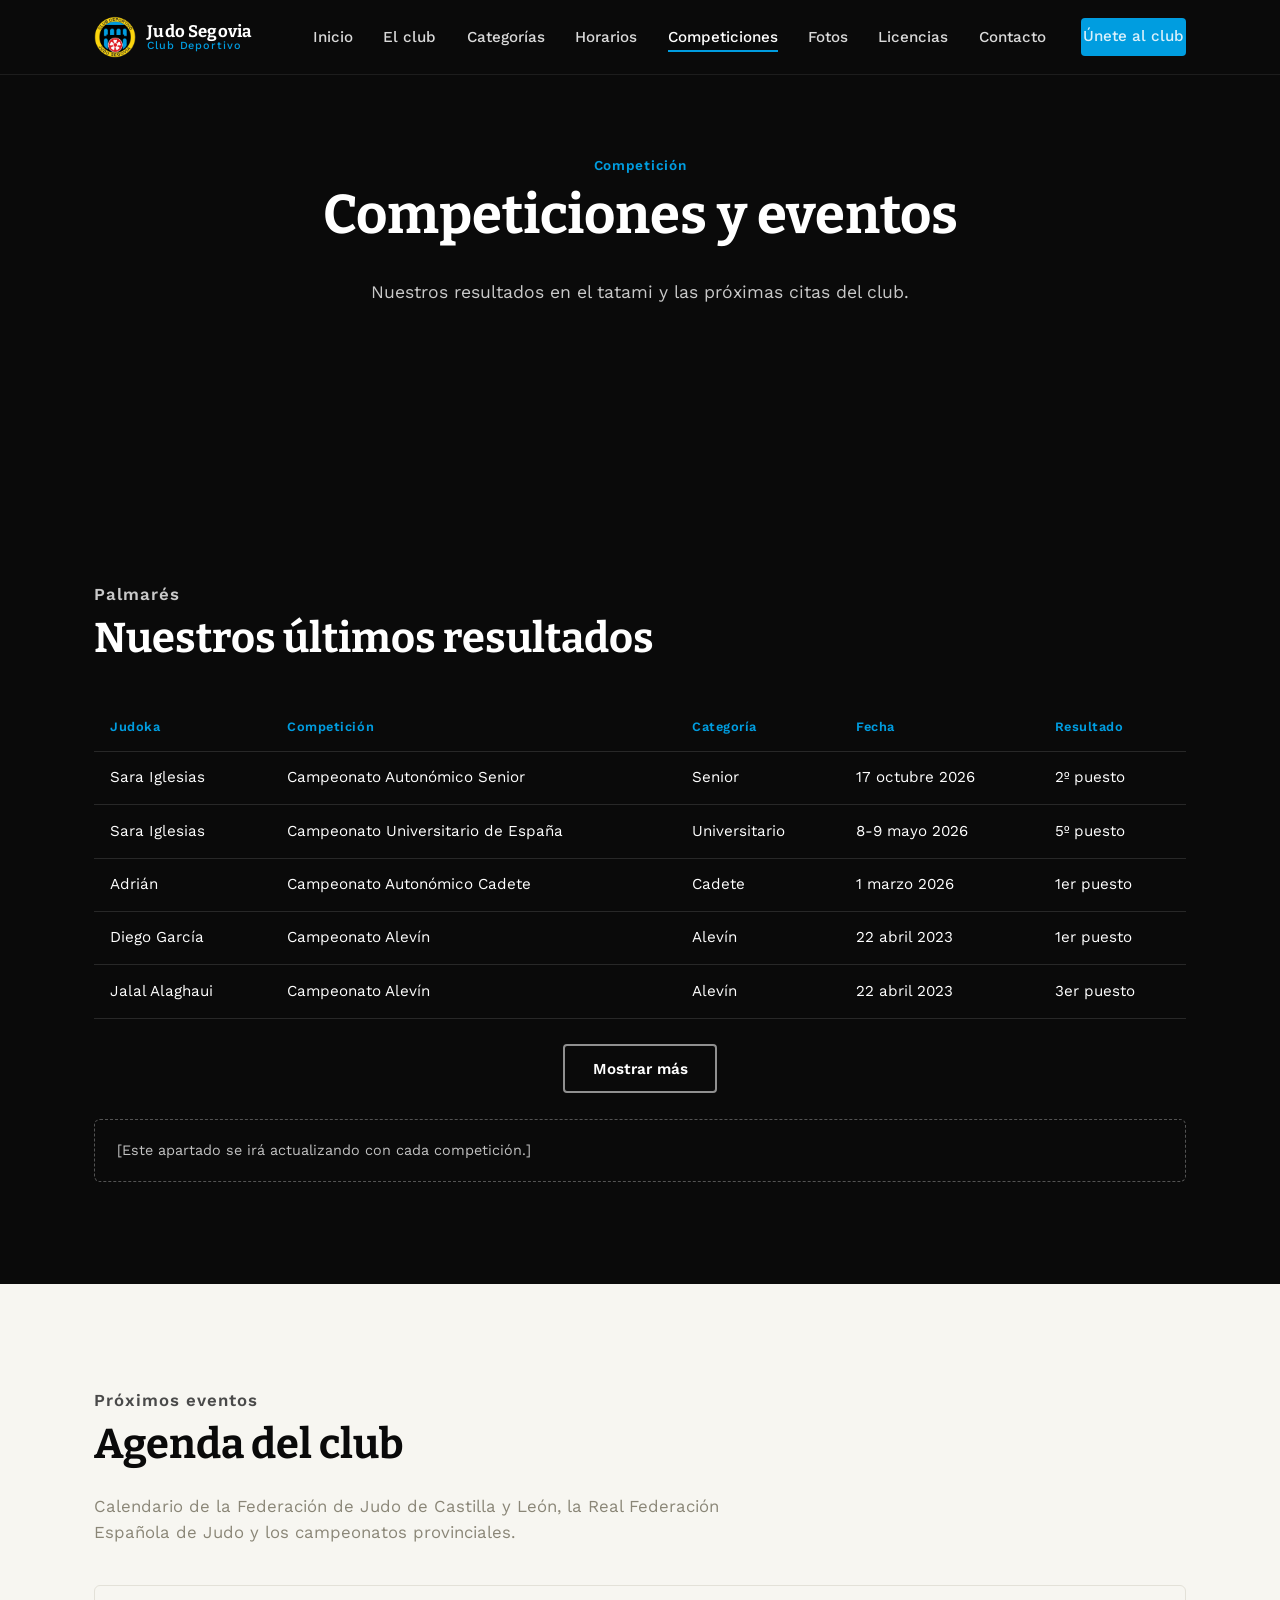
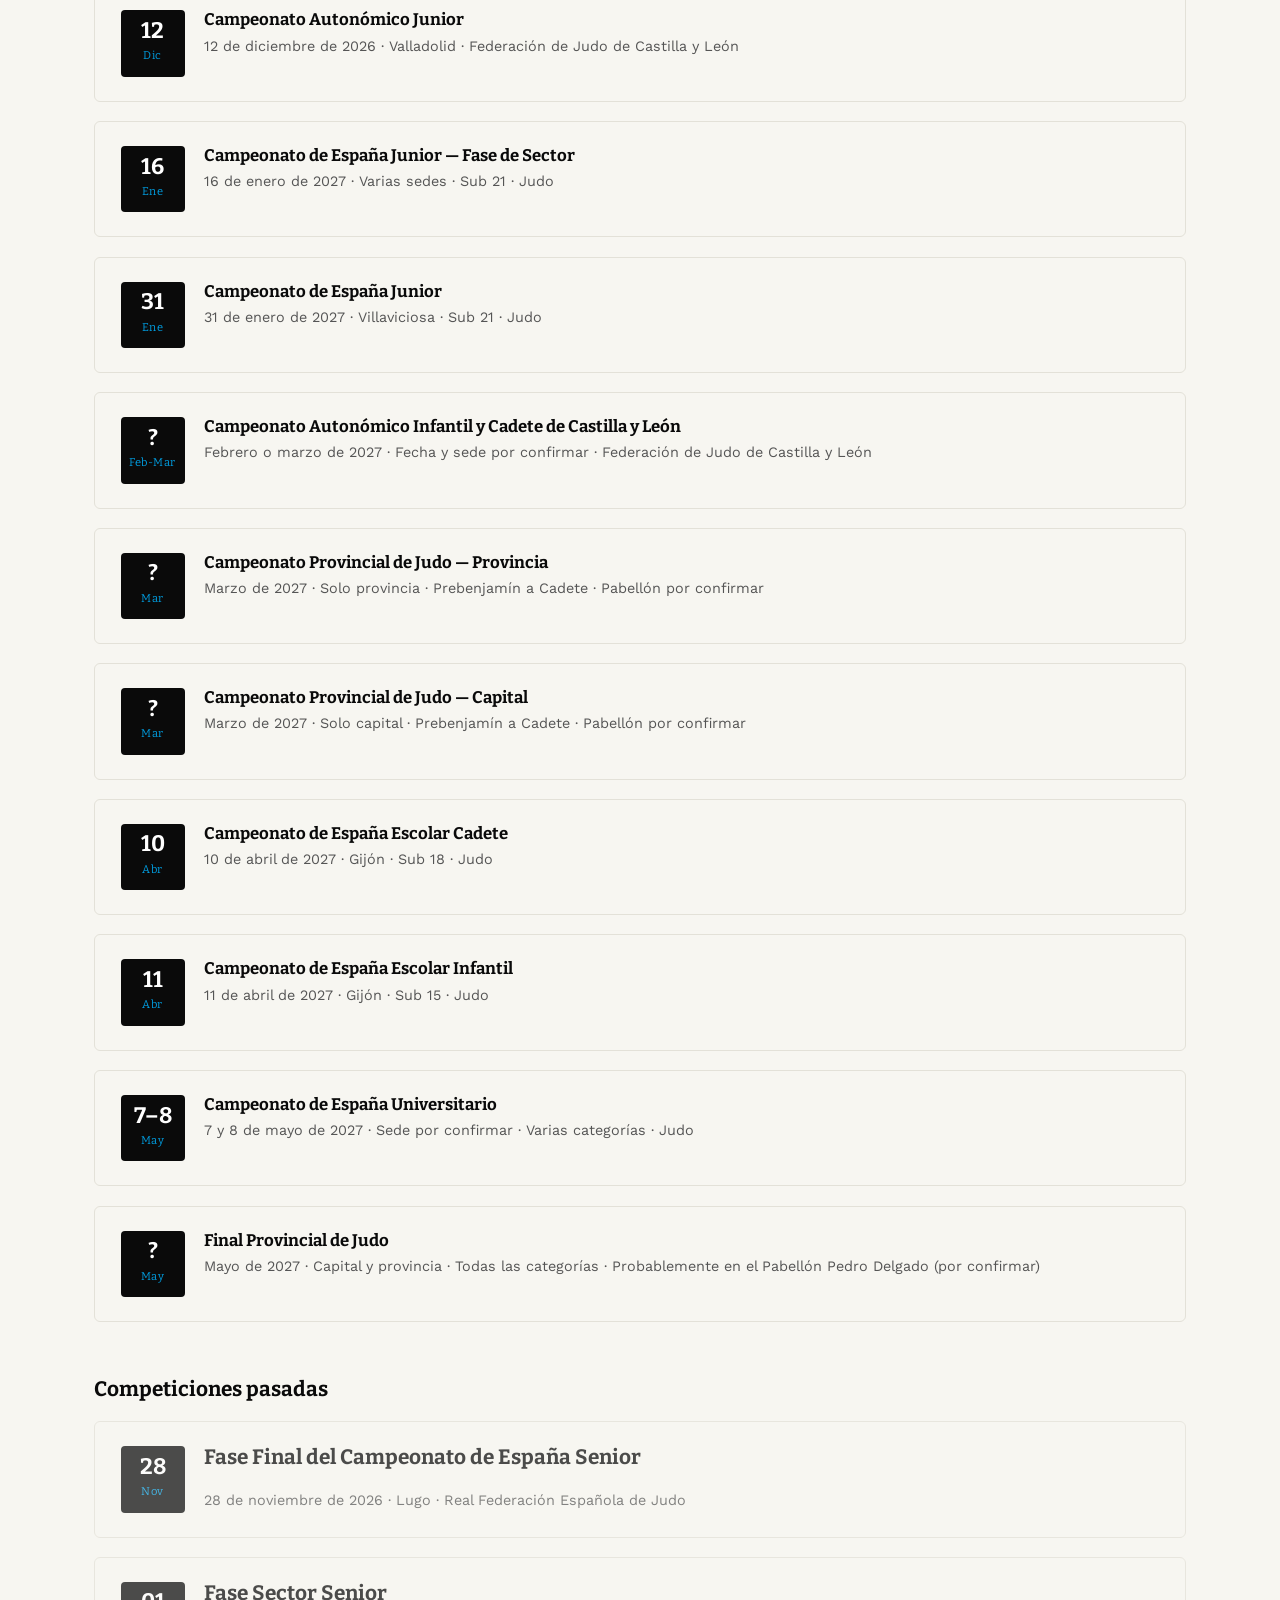
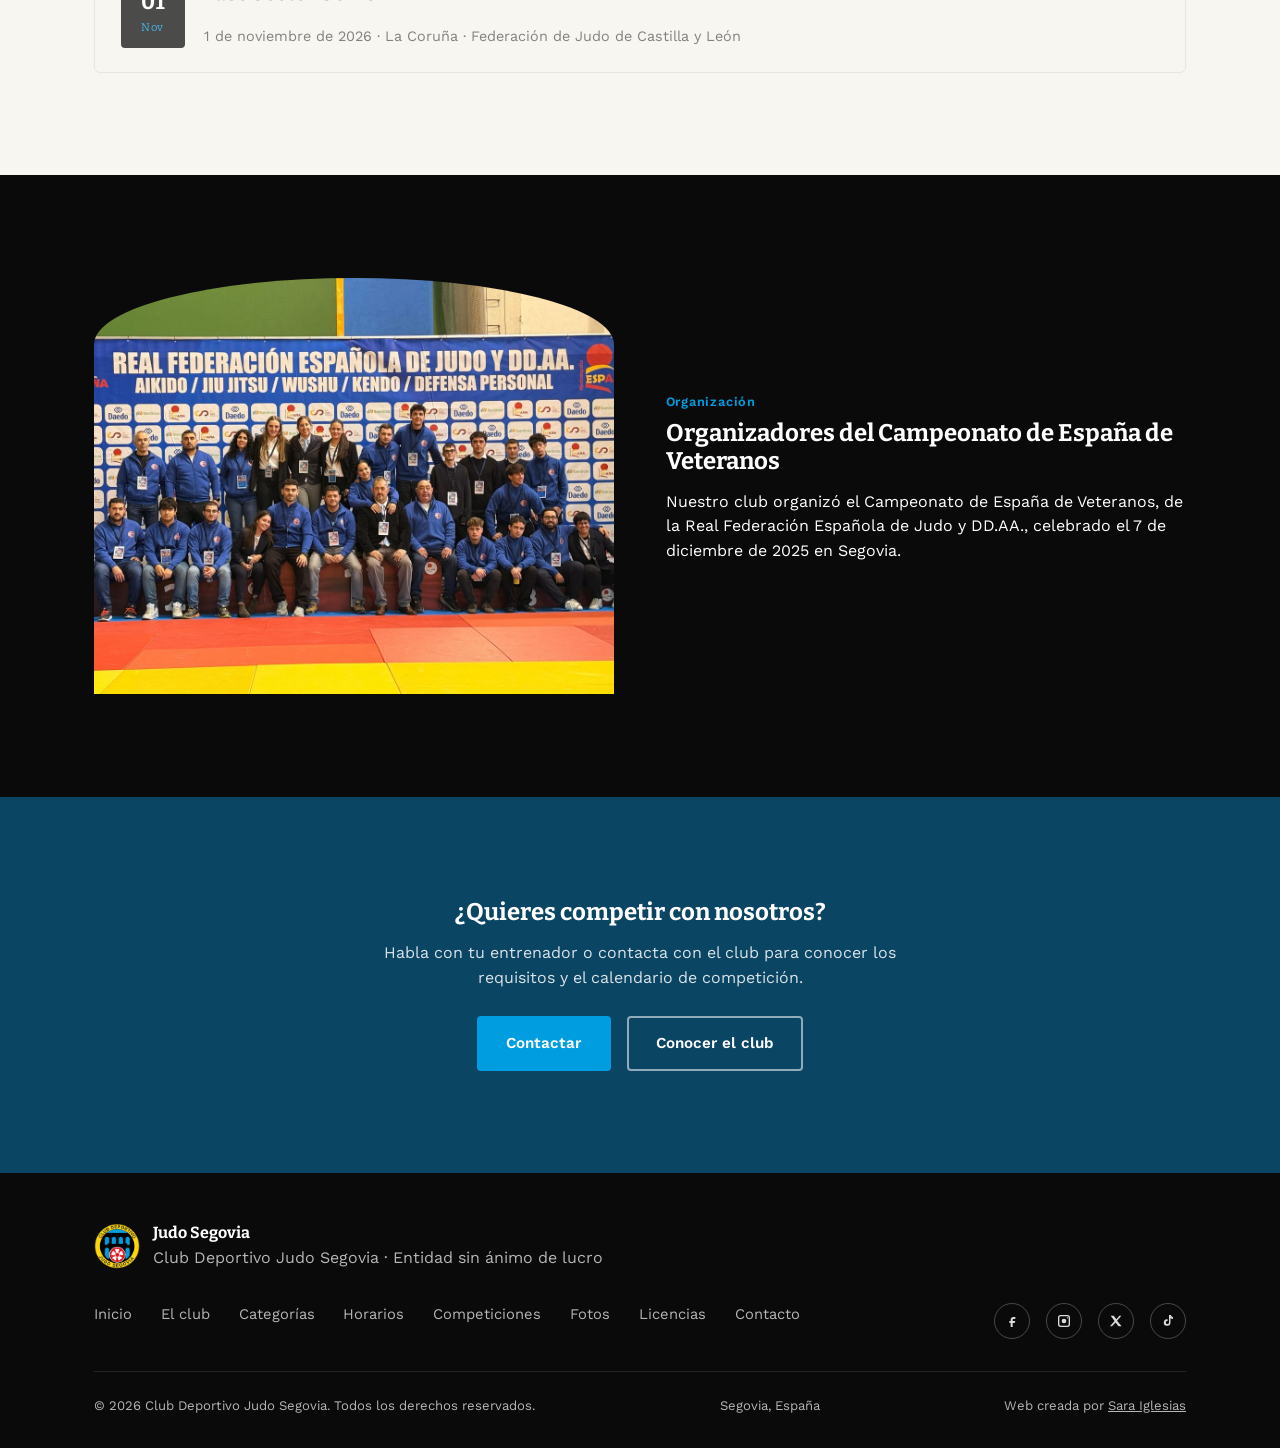
==== commit 4a28b79d: "Agenda de competiciones, provinciales y sección de competiciones pasadas" ====
--- a/competiciones.html
+++ b/competiciones.html
@@ -270,44 +270,97 @@
     <div class="section-head">
       <p class="section-label">Próximos eventos</p>
       <h2>Agenda del club</h2>
-      <p style="color:#8a8677;">Calendario senior de la Federación de Judo de Castilla y León y la Real Federación Española de Judo.</p>
-    </div>
-    <div class="event-list">
+      <p style="color:#8a8677;">Calendario de la Federación de Judo de Castilla y León, la Real Federación Española de Judo y los campeonatos provinciales.</p>
+    </div>
+    <div class="event-list" id="events-upcoming">
+      <div class="event-card" data-date="2026-11-01">
+        <div class="event-date"><span class="day">01</span><span class="month">Nov</span></div>
+        <div>
+          <h3>Fase Sector Senior</h3>
+          <p>1 de noviembre de 2026 · La Coruña · Federación de Judo de Castilla y León</p>
+        </div>
+      </div>
+      <div class="event-card" data-date="2026-11-28">
+        <div class="event-date"><span class="day">28</span><span class="month">Nov</span></div>
+        <div>
+          <h3>Fase Final del Campeonato de España Senior</h3>
+          <p>28 de noviembre de 2026 · Lugo · Real Federación Española de Judo</p>
+        </div>
+      </div>
+      <div class="event-card" data-date="2026-12-12">
+        <div class="event-date"><span class="day">12</span><span class="month">Dic</span></div>
+        <div>
+          <h3>Campeonato Autonómico Junior</h3>
+          <p>12 de diciembre de 2026 · Valladolid · Federación de Judo de Castilla y León</p>
+        </div>
+      </div>
+      <div class="event-card" data-date="2027-01-16">
+        <div class="event-date"><span class="day">16</span><span class="month">Ene</span></div>
+        <div>
+          <h3>Campeonato de España Junior — Fase de Sector</h3>
+          <p>16 de enero de 2027 · Varias sedes · Sub 21 · Judo</p>
+        </div>
+      </div>
+      <div class="event-card" data-date="2027-01-31">
+        <div class="event-date"><span class="day">31</span><span class="month">Ene</span></div>
+        <div>
+          <h3>Campeonato de España Junior</h3>
+          <p>31 de enero de 2027 · Villaviciosa · Sub 21 · Judo</p>
+        </div>
+      </div>
       <div class="event-card">
-        <div class="event-date"><span class="day">01</span><span class="month">Nov</span></div>
-        <div>
-          <h3>Fase Sector Senior</h3>
-          <p>La Coruña — Federación de Judo de Castilla y León</p>
+        <div class="event-date"><span class="day">?</span><span class="month">Feb-Mar</span></div>
+        <div>
+          <h3>Campeonato Autonómico Infantil y Cadete de Castilla y León</h3>
+          <p>Febrero o marzo de 2027 · Fecha y sede por confirmar · Federación de Judo de Castilla y León</p>
         </div>
       </div>
       <div class="event-card">
-        <div class="event-date"><span class="day">28</span><span class="month">Nov</span></div>
-        <div>
-          <h3>Fase Final del Campeonato de España Senior</h3>
-          <p>Lugo — Real Federación Española de Judo</p>
+        <div class="event-date"><span class="day">?</span><span class="month">Mar</span></div>
+        <div>
+          <h3>Campeonato Provincial de Judo — Provincia</h3>
+          <p>Marzo de 2027 · Solo provincia · Prebenjamín a Cadete · Pabellón por confirmar</p>
         </div>
       </div>
       <div class="event-card">
-        <div class="event-date"><span class="day">12</span><span class="month">Dic</span></div>
-        <div>
-          <h3>Campeonato Autonómico Junior</h3>
-          <p>Valladolid — Federación de Judo de Castilla y León</p>
+        <div class="event-date"><span class="day">?</span><span class="month">Mar</span></div>
+        <div>
+          <h3>Campeonato Provincial de Judo — Capital</h3>
+          <p>Marzo de 2027 · Solo capital · Prebenjamín a Cadete · Pabellón por confirmar</p>
+        </div>
+      </div>
+      <div class="event-card" data-date="2027-04-10">
+        <div class="event-date"><span class="day">10</span><span class="month">Abr</span></div>
+        <div>
+          <h3>Campeonato de España Escolar Cadete</h3>
+          <p>10 de abril de 2027 · Gijón · Sub 18 · Judo</p>
+        </div>
+      </div>
+      <div class="event-card" data-date="2027-04-11">
+        <div class="event-date"><span class="day">11</span><span class="month">Abr</span></div>
+        <div>
+          <h3>Campeonato de España Escolar Infantil</h3>
+          <p>11 de abril de 2027 · Gijón · Sub 15 · Judo</p>
+        </div>
+      </div>
+      <div class="event-card" data-date="2027-05-08">
+        <div class="event-date"><span class="day">7–8</span><span class="month">May</span></div>
+        <div>
+          <h3>Campeonato de España Universitario</h3>
+          <p>7 y 8 de mayo de 2027 · Sede por confirmar · Varias categorías · Judo</p>
         </div>
       </div>
       <div class="event-card">
-        <div class="event-date"><span class="day">?</span><span class="month">26/27</span></div>
-        <div>
-          <h3>Fase Final del Campeonato de España Junior</h3>
-          <p style="color:#8a8677;"><em>[Fecha y sede por confirmar — curso 26/27]</em></p>
-        </div>
-      </div>
-      <div class="event-card">
-        <div class="event-date"><span class="day">?</span><span class="month">26/27</span></div>
-        <div>
-          <h3>Campeonato Autonómico Infantil y Cadete de Castilla y León</h3>
-          <p style="color:#8a8677;"><em>[Fecha y sede por confirmar — curso 26/27]</em></p>
-        </div>
-      </div>
+        <div class="event-date"><span class="day">?</span><span class="month">May</span></div>
+        <div>
+          <h3>Final Provincial de Judo</h3>
+          <p>Mayo de 2027 · Capital y provincia · Todas las categorías · Probablemente en el Pabellón Pedro Delgado (por confirmar)</p>
+        </div>
+      </div>
+    </div>
+    <div class="past-events" id="events-past-wrap" hidden>
+      <h3>Competiciones pasadas</h3>
+      <div class="event-list" id="events-past"></div>
     </div>
   </div>
 </section>
--- a/css/styles.css
+++ b/css/styles.css
@@ -762,6 +762,9 @@
 .event-card h3 { font-size: 1.05rem; margin-bottom: .3rem; }
 .event-card p { margin-bottom: 0; color: #555; font-size: .9rem; }
 .event-list { display: grid; gap: 1.2rem; }
+.past-events { margin-top: clamp(2.5rem, 5vw, 3.5rem); }
+.past-events h3 { font-size: 1.3rem; margin-bottom: 1.2rem; }
+.past-events .event-card { opacity: .72; }
 
 .callout {
   border: 1px dashed rgba(255,255,255,.3);
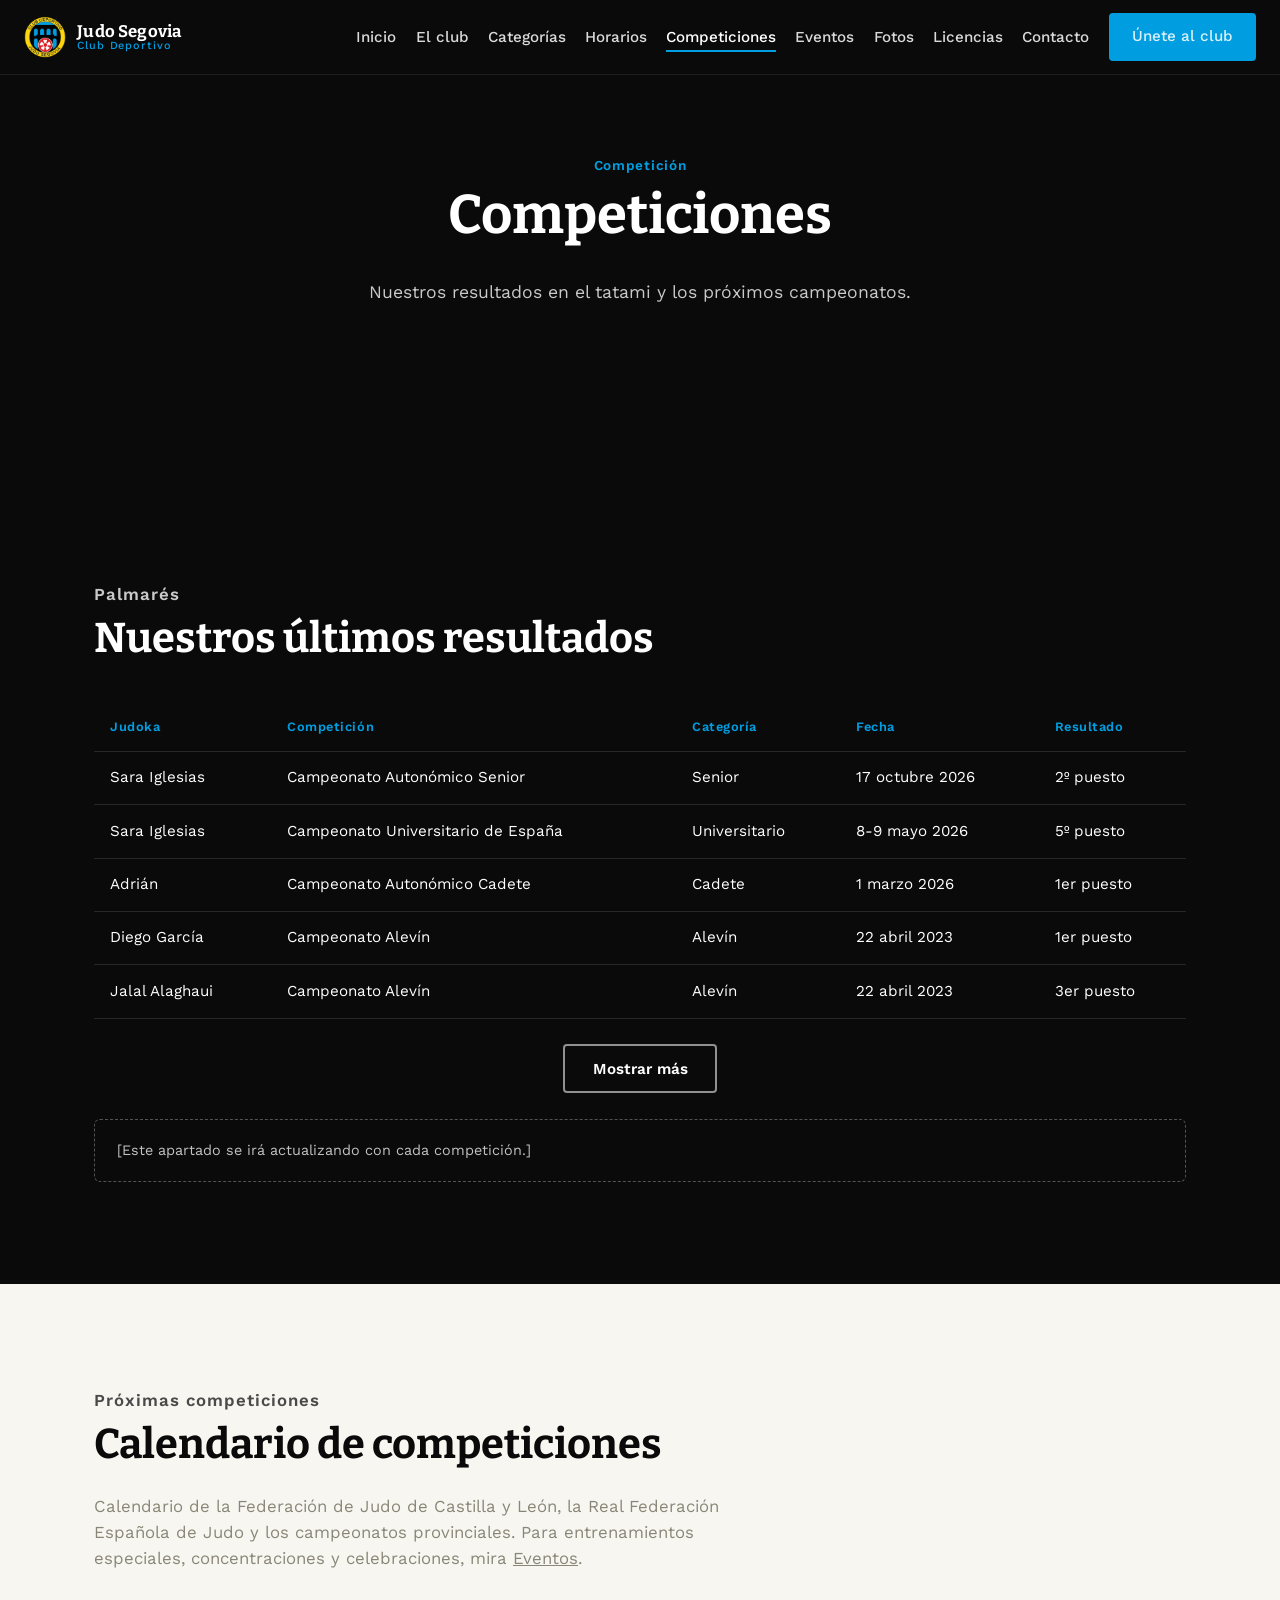
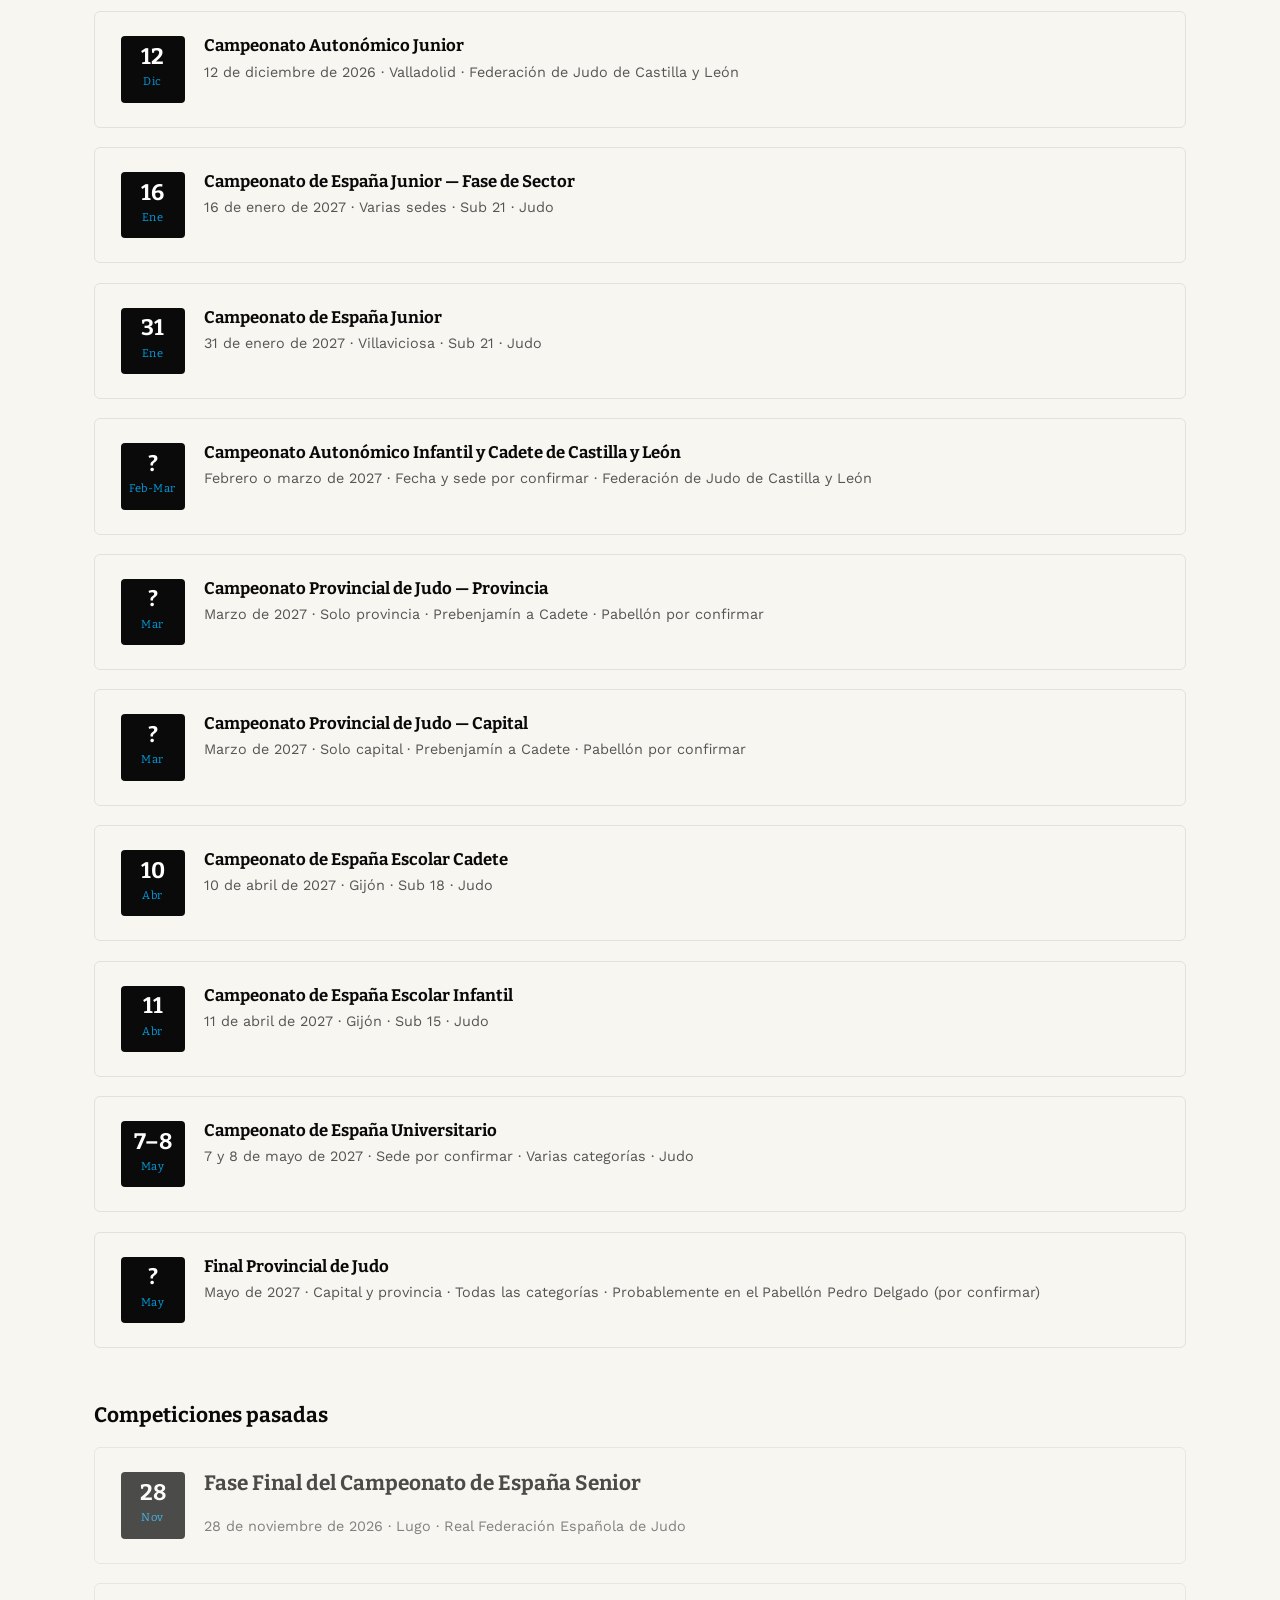
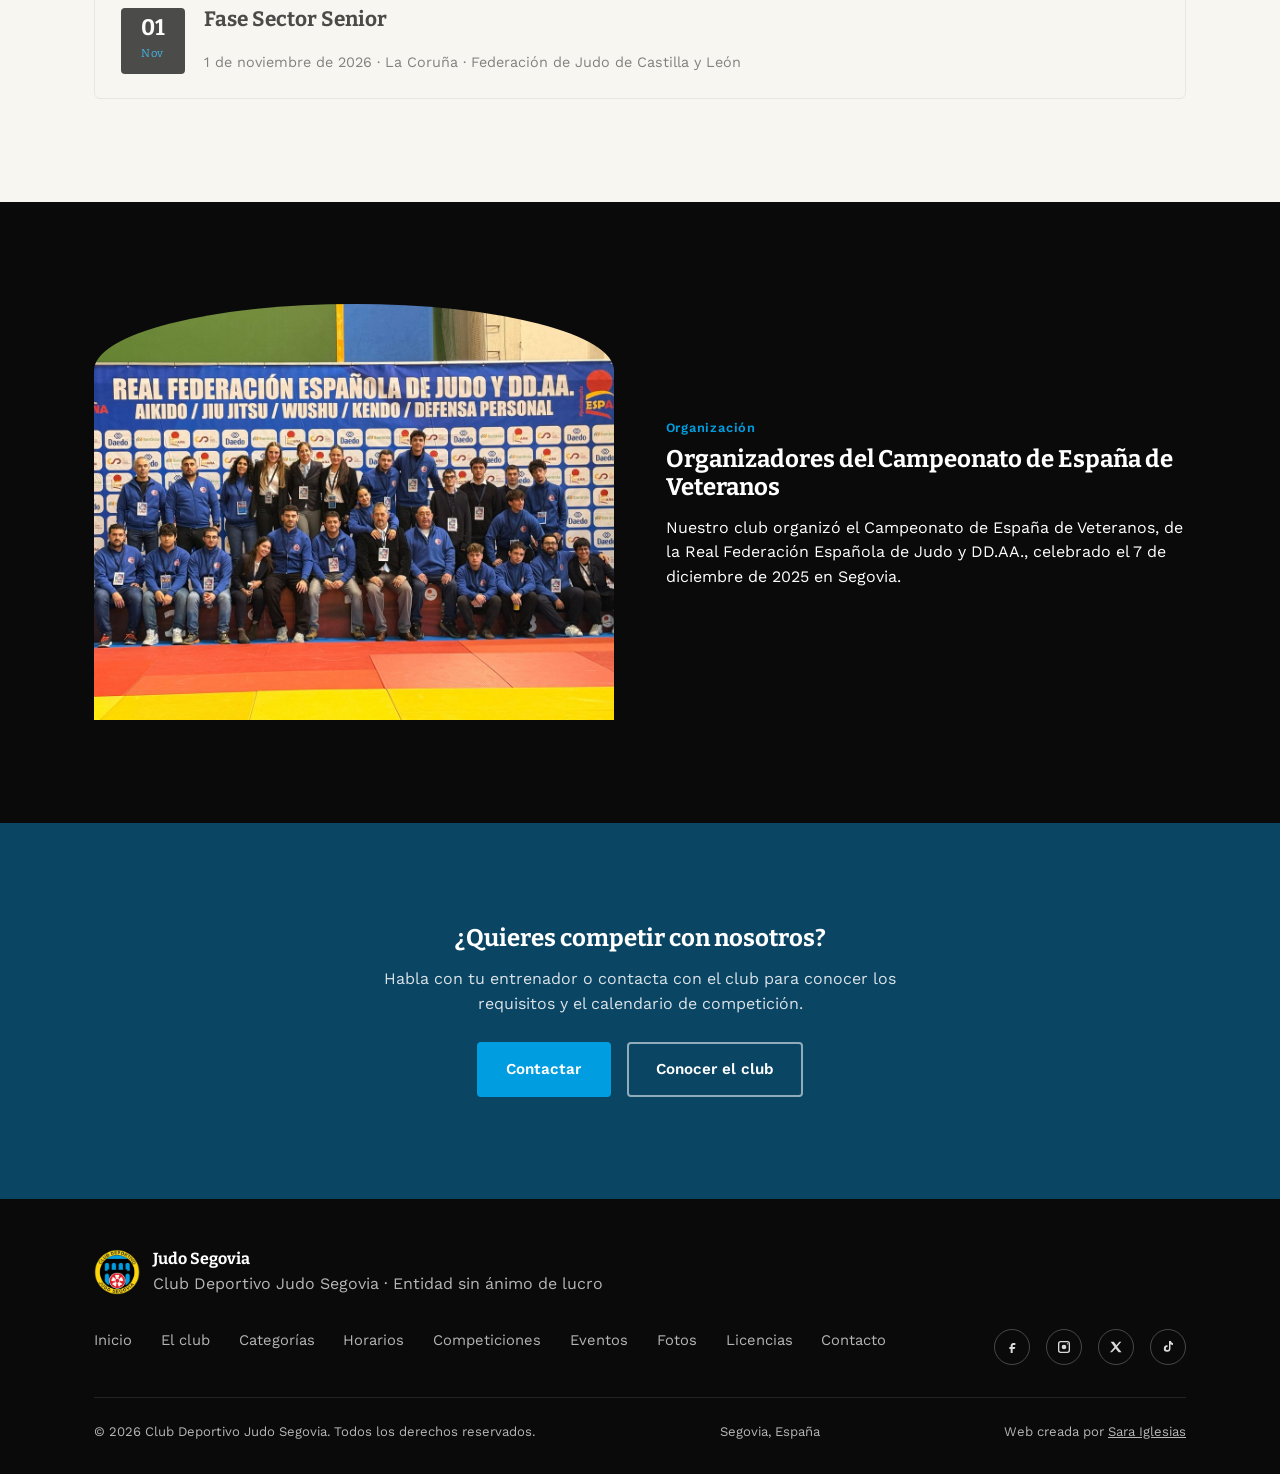
==== commit c5d2c7b2: "Nueva página de Eventos, agenda de competiciones con paso automático a pasadas, provinciales, palmar" ====
--- a/competiciones.html
+++ b/competiciones.html
@@ -3,8 +3,8 @@
 <head>
 <meta charset="UTF-8">
 <meta name="viewport" content="width=device-width, initial-scale=1">
-<title>Competiciones y eventos | Judo Segovia</title>
-<meta name="description" content="Resultados, palmarés y próximos eventos del Club Deportivo Judo Segovia.">
+<title>Competiciones | Judo Segovia</title>
+<meta name="description" content="Resultados, palmarés y próximas competiciones del Club Deportivo Judo Segovia.">
 <link rel="icon" type="image/png" href="img/escudo.png">
 <link rel="stylesheet" href="css/styles.css">
 </head>
@@ -23,6 +23,7 @@
         <li><a href="index.html#categorias">Categorías</a></li>
         <li><a href="horarios.html">Horarios</a></li>
         <li><a href="competiciones.html" class="is-active">Competiciones</a></li>
+        <li><a href="eventos.html">Eventos</a></li>
         <li><a href="fotos.html">Fotos</a></li>
         <li><a href="licencias.html">Licencias</a></li>
         <li><a href="index.html#contacto">Contacto</a></li>
@@ -40,8 +41,8 @@
 <section class="page-hero">
   <div class="container">
     <p class="eyebrow">Competición</p>
-    <h1>Competiciones y eventos</h1>
-    <p>Nuestros resultados en el tatami y las próximas citas del club.</p>
+    <h1>Competiciones</h1>
+    <p>Nuestros resultados en el tatami y los próximos campeonatos.</p>
   </div>
 </section>
 
@@ -268,9 +269,9 @@
 <section class="bg-paper">
   <div class="container">
     <div class="section-head">
-      <p class="section-label">Próximos eventos</p>
-      <h2>Agenda del club</h2>
-      <p style="color:#8a8677;">Calendario de la Federación de Judo de Castilla y León, la Real Federación Española de Judo y los campeonatos provinciales.</p>
+      <p class="section-label">Próximas competiciones</p>
+      <h2>Calendario de competiciones</h2>
+      <p style="color:#8a8677;">Calendario de la Federación de Judo de Castilla y León, la Real Federación Española de Judo y los campeonatos provinciales. Para entrenamientos especiales, concentraciones y celebraciones, mira <a href="eventos.html" style="text-decoration:underline;">Eventos</a>.</p>
     </div>
     <div class="event-list" id="events-upcoming">
       <div class="event-card" data-date="2026-11-01">
@@ -409,6 +410,7 @@
         <a href="index.html#categorias">Categorías</a>
         <a href="horarios.html">Horarios</a>
         <a href="competiciones.html">Competiciones</a>
+        <a href="eventos.html">Eventos</a>
         <a href="fotos.html">Fotos</a>
         <a href="licencias.html">Licencias</a>
         <a href="index.html#contacto">Contacto</a>
--- a/css/styles.css
+++ b/css/styles.css
@@ -141,11 +141,14 @@
   display: flex;
   align-items: center;
   justify-content: space-between;
+  gap: 1.5rem;
   height: 74px;
+  max-width: 1320px;
 }
 .brand {
   display: flex;
   align-items: center;
+  flex-shrink: 0;
   gap: .7rem;
   text-decoration: none;
   color: var(--white);
@@ -157,6 +160,7 @@
   font-size: 1.05rem;
   line-height: 1.1;
   letter-spacing: .01em;
+  white-space: nowrap;
 }
 .brand-name small {
   display: block;
@@ -167,10 +171,10 @@
   letter-spacing: .08em;
 }
 
-.main-nav { display: flex; align-items: center; gap: 2.2rem; }
+.main-nav { display: flex; align-items: center; flex-shrink: 0; gap: clamp(1rem, 1.6vw, 2.2rem); }
 .main-nav ul {
   display: flex;
-  gap: 1.9rem;
+  gap: clamp(.9rem, 1.5vw, 1.9rem);
   list-style: none;
   margin: 0; padding: 0;
 }
@@ -179,11 +183,13 @@
   color: rgba(255,255,255,.85);
   font-weight: 500;
   font-size: .95rem;
+  white-space: nowrap;
   padding: .3rem 0;
   border-bottom: 2px solid transparent;
   transition: color .2s ease, border-color .2s ease;
 }
 .main-nav a:hover, .main-nav a.is-active { color: var(--white); border-color: var(--celeste); }
+.main-nav .btn { white-space: nowrap; padding: .65rem 1.3rem; border-bottom-width: 2px; }
 
 .nav-toggle {
   display: none;
@@ -205,7 +211,7 @@
 .nav-toggle[aria-expanded="true"] span:nth-child(2) { opacity: 0; }
 .nav-toggle[aria-expanded="true"] span:nth-child(3) { transform: translateY(-7px) rotate(-45deg); }
 
-@media (max-width: 860px) {
+@media (max-width: 1240px) {
   .main-nav {
     position: fixed;
     inset: 74px 0 0 0;
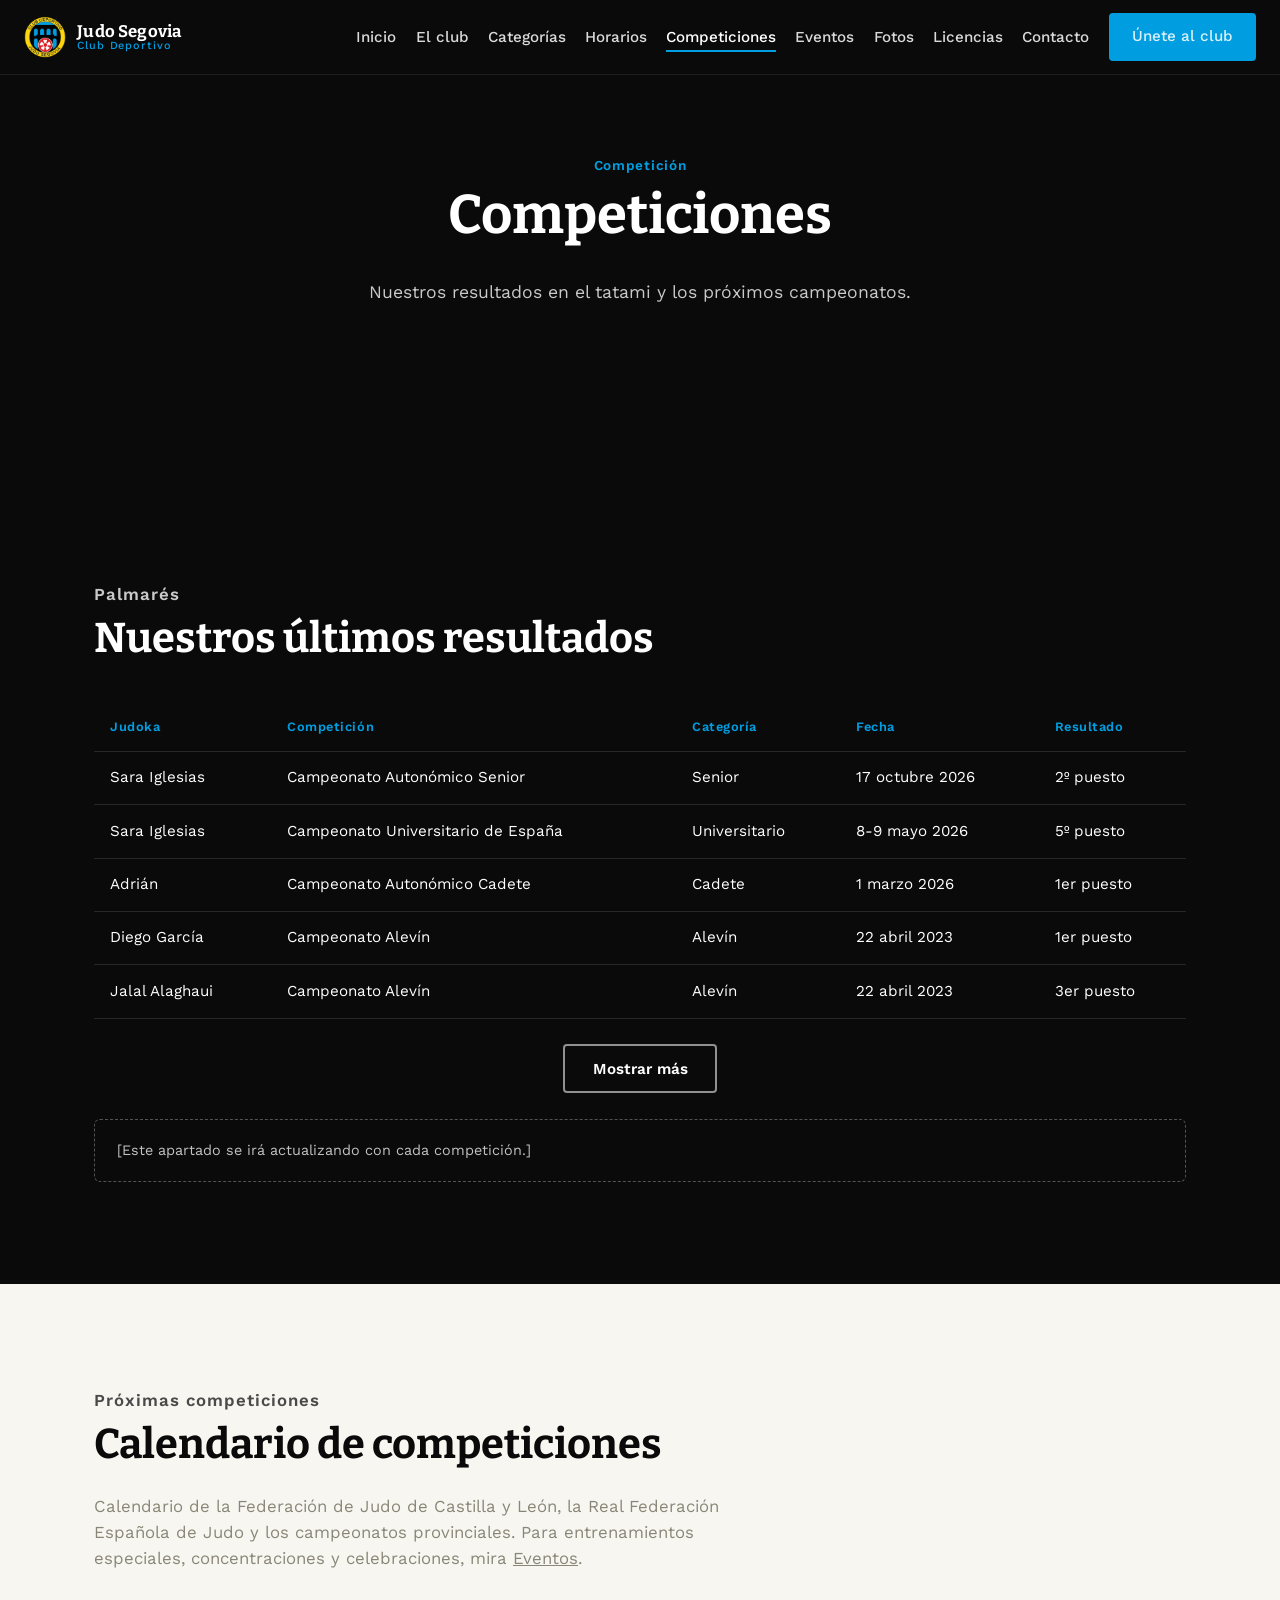
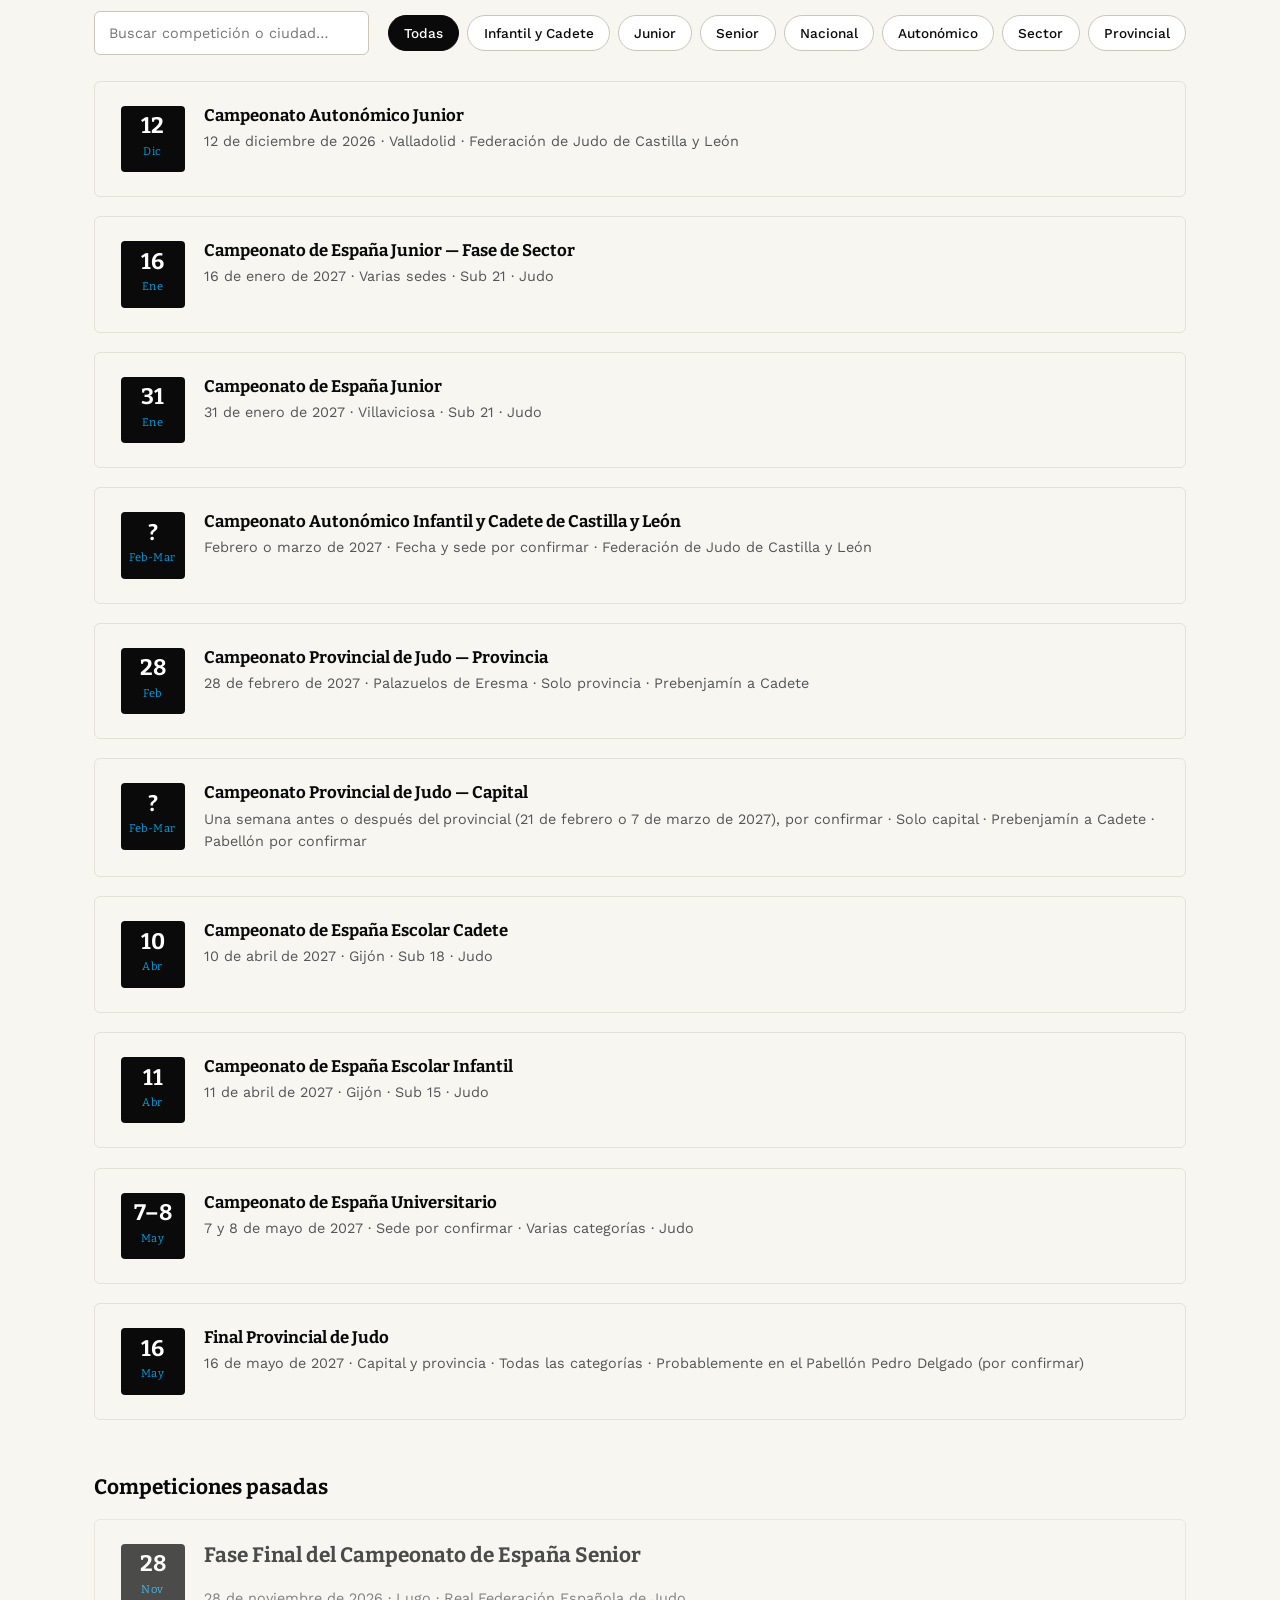
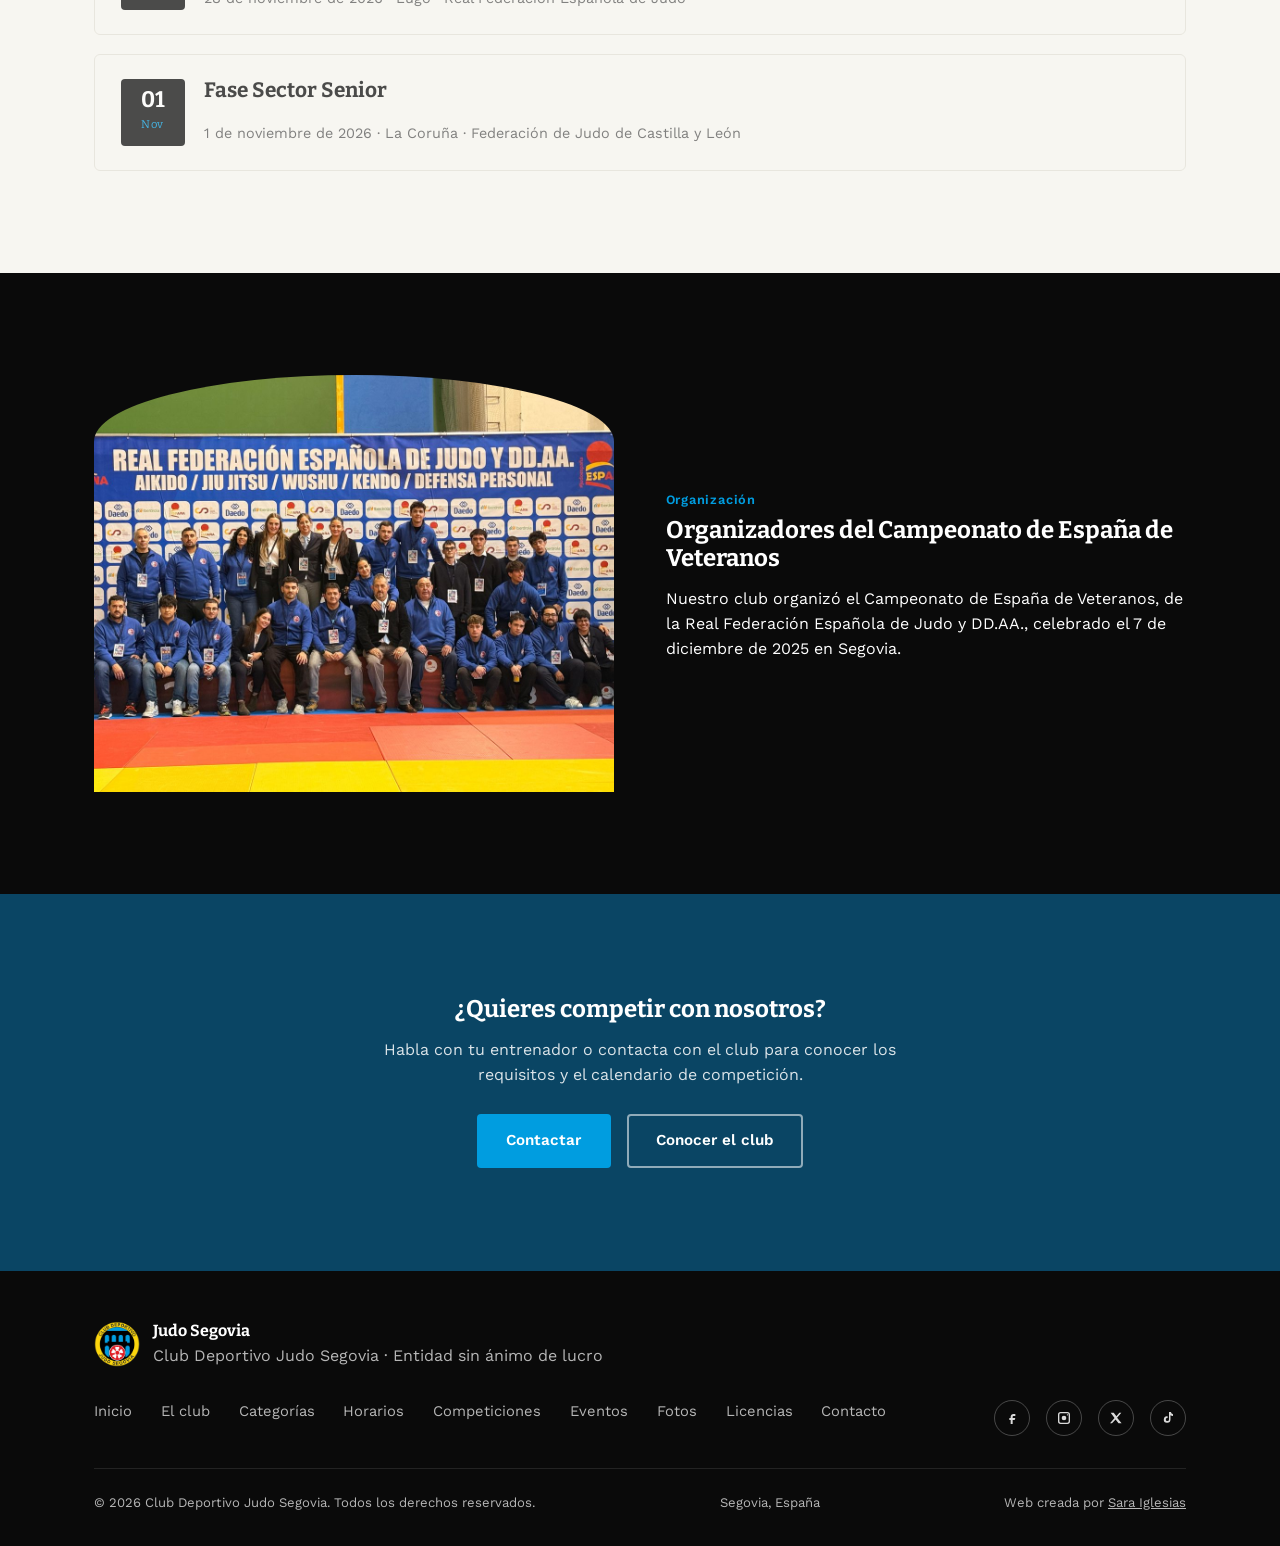
==== commit 3fd6300b: "Buscador y filtros en competiciones, nuevas fechas de provinciales y entrenamiento del 14 de noviemb" ====
--- a/competiciones.html
+++ b/competiciones.html
@@ -273,89 +273,101 @@
       <h2>Calendario de competiciones</h2>
       <p style="color:#8a8677;">Calendario de la Federación de Judo de Castilla y León, la Real Federación Española de Judo y los campeonatos provinciales. Para entrenamientos especiales, concentraciones y celebraciones, mira <a href="eventos.html" style="text-decoration:underline;">Eventos</a>.</p>
     </div>
-    <div class="event-list" id="events-upcoming">
-      <div class="event-card" data-date="2026-11-01">
+    <div class="event-filter" role="group" aria-label="Filtrar competiciones">
+      <input type="search" id="events-search" class="event-filter__search" placeholder="Buscar competición o ciudad…" aria-label="Buscar competición">
+      <div class="event-filter__chips">
+        <button type="button" class="chip" data-filter="all" aria-pressed="true">Todas</button>
+        <button type="button" class="chip" data-filter="infantil-cadete" aria-pressed="false">Infantil y Cadete</button>
+        <button type="button" class="chip" data-filter="junior" aria-pressed="false">Junior</button>
+        <button type="button" class="chip" data-filter="senior" aria-pressed="false">Senior</button>
+        <button type="button" class="chip" data-filter="nacional" aria-pressed="false">Nacional</button>
+        <button type="button" class="chip" data-filter="autonomico" aria-pressed="false">Autonómico</button>
+        <button type="button" class="chip" data-filter="sector" aria-pressed="false">Sector</button>
+        <button type="button" class="chip" data-filter="provincial" aria-pressed="false">Provincial</button>
+      </div>
+    </div>    <div class="event-list" id="events-upcoming">
+      <div class="event-card" data-date="2026-11-01" data-tags="senior sector">
         <div class="event-date"><span class="day">01</span><span class="month">Nov</span></div>
         <div>
           <h3>Fase Sector Senior</h3>
           <p>1 de noviembre de 2026 · La Coruña · Federación de Judo de Castilla y León</p>
         </div>
       </div>
-      <div class="event-card" data-date="2026-11-28">
+      <div class="event-card" data-date="2026-11-28" data-tags="senior nacional">
         <div class="event-date"><span class="day">28</span><span class="month">Nov</span></div>
         <div>
           <h3>Fase Final del Campeonato de España Senior</h3>
           <p>28 de noviembre de 2026 · Lugo · Real Federación Española de Judo</p>
         </div>
       </div>
-      <div class="event-card" data-date="2026-12-12">
+      <div class="event-card" data-date="2026-12-12" data-tags="junior autonomico">
         <div class="event-date"><span class="day">12</span><span class="month">Dic</span></div>
         <div>
           <h3>Campeonato Autonómico Junior</h3>
           <p>12 de diciembre de 2026 · Valladolid · Federación de Judo de Castilla y León</p>
         </div>
       </div>
-      <div class="event-card" data-date="2027-01-16">
+      <div class="event-card" data-date="2027-01-16" data-tags="junior sector nacional">
         <div class="event-date"><span class="day">16</span><span class="month">Ene</span></div>
         <div>
           <h3>Campeonato de España Junior — Fase de Sector</h3>
           <p>16 de enero de 2027 · Varias sedes · Sub 21 · Judo</p>
         </div>
       </div>
-      <div class="event-card" data-date="2027-01-31">
+      <div class="event-card" data-date="2027-01-31" data-tags="junior nacional">
         <div class="event-date"><span class="day">31</span><span class="month">Ene</span></div>
         <div>
           <h3>Campeonato de España Junior</h3>
           <p>31 de enero de 2027 · Villaviciosa · Sub 21 · Judo</p>
         </div>
       </div>
-      <div class="event-card">
+      <div class="event-card" data-tags="infantil-cadete autonomico">
         <div class="event-date"><span class="day">?</span><span class="month">Feb-Mar</span></div>
         <div>
           <h3>Campeonato Autonómico Infantil y Cadete de Castilla y León</h3>
           <p>Febrero o marzo de 2027 · Fecha y sede por confirmar · Federación de Judo de Castilla y León</p>
         </div>
       </div>
-      <div class="event-card">
-        <div class="event-date"><span class="day">?</span><span class="month">Mar</span></div>
+      <div class="event-card" data-date="2027-02-28" data-tags="infantil-cadete provincial">
+        <div class="event-date"><span class="day">28</span><span class="month">Feb</span></div>
         <div>
           <h3>Campeonato Provincial de Judo — Provincia</h3>
-          <p>Marzo de 2027 · Solo provincia · Prebenjamín a Cadete · Pabellón por confirmar</p>
-        </div>
-      </div>
-      <div class="event-card">
-        <div class="event-date"><span class="day">?</span><span class="month">Mar</span></div>
+          <p>28 de febrero de 2027 · Palazuelos de Eresma · Solo provincia · Prebenjamín a Cadete</p>
+        </div>
+      </div>
+      <div class="event-card" data-tags="infantil-cadete provincial">
+        <div class="event-date"><span class="day">?</span><span class="month">Feb-Mar</span></div>
         <div>
           <h3>Campeonato Provincial de Judo — Capital</h3>
-          <p>Marzo de 2027 · Solo capital · Prebenjamín a Cadete · Pabellón por confirmar</p>
-        </div>
-      </div>
-      <div class="event-card" data-date="2027-04-10">
+          <p>Una semana antes o después del provincial (21 de febrero o 7 de marzo de 2027), por confirmar · Solo capital · Prebenjamín a Cadete · Pabellón por confirmar</p>
+        </div>
+      </div>
+      <div class="event-card" data-date="2027-04-10" data-tags="infantil-cadete nacional">
         <div class="event-date"><span class="day">10</span><span class="month">Abr</span></div>
         <div>
           <h3>Campeonato de España Escolar Cadete</h3>
           <p>10 de abril de 2027 · Gijón · Sub 18 · Judo</p>
         </div>
       </div>
-      <div class="event-card" data-date="2027-04-11">
+      <div class="event-card" data-date="2027-04-11" data-tags="infantil-cadete nacional">
         <div class="event-date"><span class="day">11</span><span class="month">Abr</span></div>
         <div>
           <h3>Campeonato de España Escolar Infantil</h3>
           <p>11 de abril de 2027 · Gijón · Sub 15 · Judo</p>
         </div>
       </div>
-      <div class="event-card" data-date="2027-05-08">
+      <div class="event-card" data-date="2027-05-08" data-tags="nacional">
         <div class="event-date"><span class="day">7–8</span><span class="month">May</span></div>
         <div>
           <h3>Campeonato de España Universitario</h3>
           <p>7 y 8 de mayo de 2027 · Sede por confirmar · Varias categorías · Judo</p>
         </div>
       </div>
-      <div class="event-card">
-        <div class="event-date"><span class="day">?</span><span class="month">May</span></div>
+      <div class="event-card" data-date="2027-05-16" data-tags="infantil-cadete provincial">
+        <div class="event-date"><span class="day">16</span><span class="month">May</span></div>
         <div>
           <h3>Final Provincial de Judo</h3>
-          <p>Mayo de 2027 · Capital y provincia · Todas las categorías · Probablemente en el Pabellón Pedro Delgado (por confirmar)</p>
+          <p>16 de mayo de 2027 · Capital y provincia · Todas las categorías · Probablemente en el Pabellón Pedro Delgado (por confirmar)</p>
         </div>
       </div>
     </div>
@@ -363,6 +375,7 @@
       <h3>Competiciones pasadas</h3>
       <div class="event-list" id="events-past"></div>
     </div>
+    <p class="events-empty" id="events-empty" hidden>No hay competiciones que coincidan con la búsqueda.</p>
   </div>
 </section>
 
--- a/css/styles.css
+++ b/css/styles.css
@@ -768,6 +768,43 @@
 .event-card h3 { font-size: 1.05rem; margin-bottom: .3rem; }
 .event-card p { margin-bottom: 0; color: #555; font-size: .9rem; }
 .event-list { display: grid; gap: 1.2rem; }
+.event-filter {
+  display: flex;
+  flex-wrap: wrap;
+  align-items: center;
+  gap: .8rem 1.2rem;
+  margin-bottom: 1.6rem;
+}
+.event-filter__search {
+  flex: 1 1 220px;
+  max-width: 300px;
+  padding: .6rem .9rem;
+  font: inherit;
+  font-size: .9rem;
+  color: var(--ink);
+  background: var(--white);
+  border: 1px solid #c9c6ba;
+  border-radius: 6px;
+}
+.event-filter__search:focus-visible { outline: 2px solid var(--celeste); outline-offset: 1px; }
+.event-filter__chips { display: flex; flex-wrap: wrap; gap: .5rem; }
+.chip {
+  padding: .4rem .95rem;
+  font: inherit;
+  font-size: .85rem;
+  font-weight: 500;
+  color: var(--ink);
+  background: var(--white);
+  border: 1px solid #c9c6ba;
+  border-radius: 999px;
+  cursor: pointer;
+  transition: background-color .2s ease, color .2s ease, border-color .2s ease;
+}
+.chip:hover { border-color: var(--ink); }
+.chip[aria-pressed="true"] { background: var(--ink); color: var(--white); border-color: var(--ink); }
+.chip:focus-visible { outline: 2px solid var(--celeste); outline-offset: 2px; }
+.event-card.is-filtered-out, .past-events.is-filtered-out { display: none; }
+.events-empty { color: #8a8677; margin: 1.2rem 0 0; }
 .past-events { margin-top: clamp(2.5rem, 5vw, 3.5rem); }
 .past-events h3 { font-size: 1.3rem; margin-bottom: 1.2rem; }
 .past-events .event-card { opacity: .72; }
